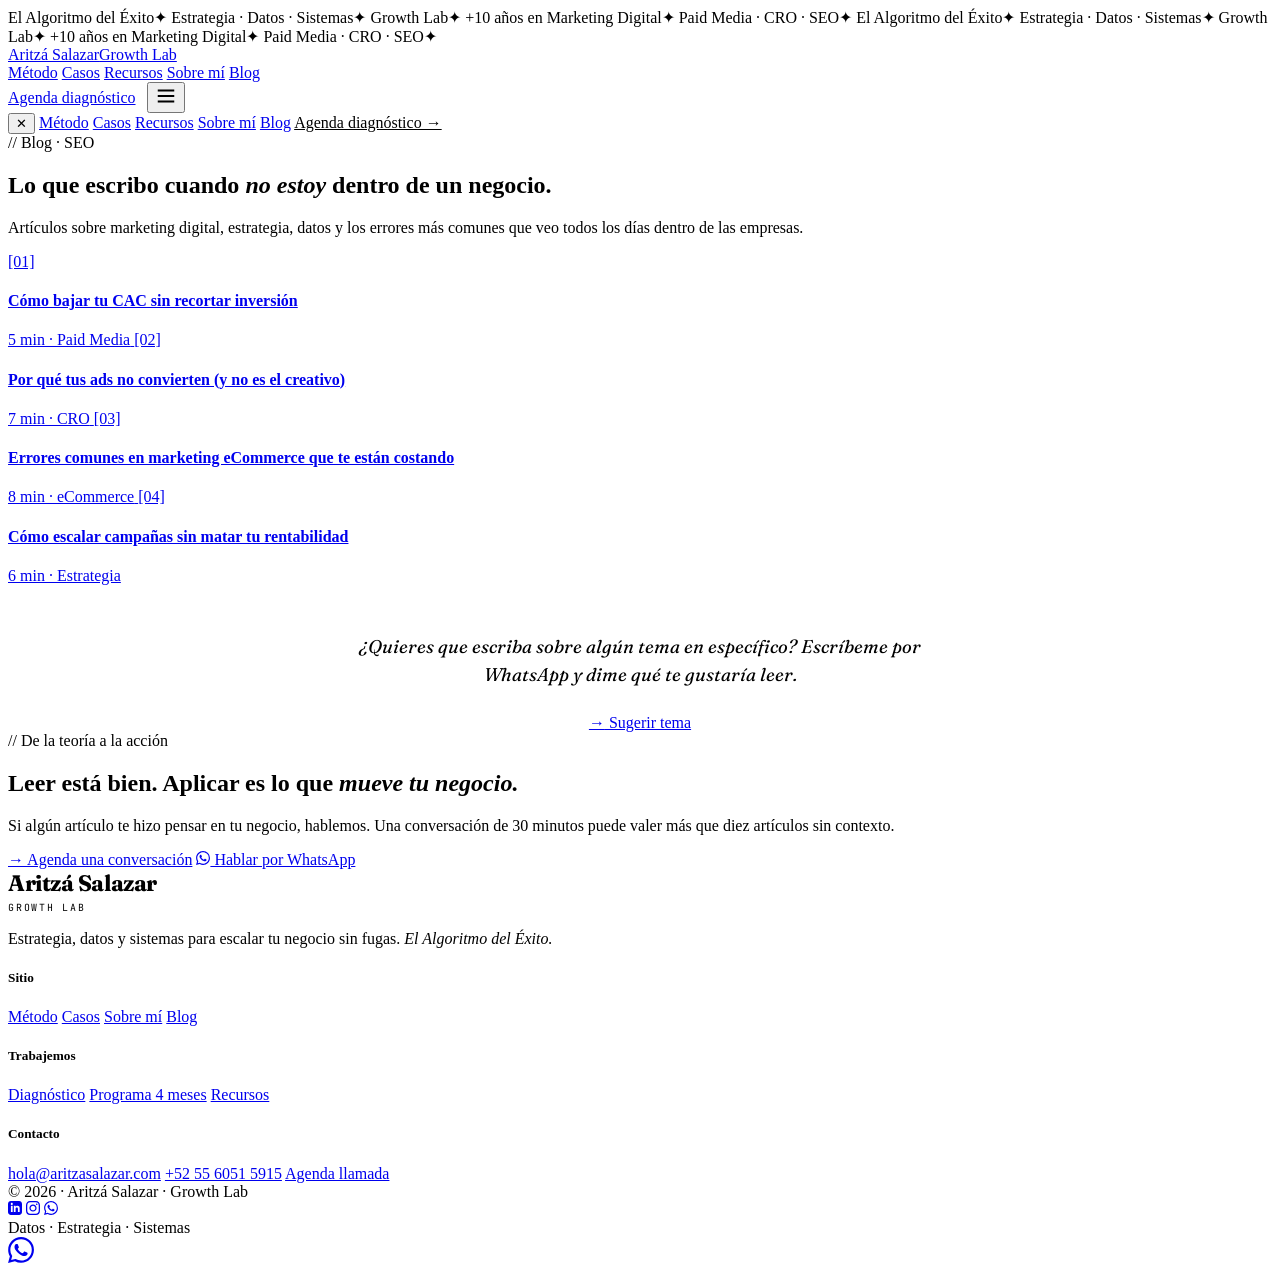
==== blog.html @ 304142fb "Add files via upload" ====
<!DOCTYPE html>
<html lang="es">
<head>
<meta charset="UTF-8">
<meta name="viewport" content="width=device-width, initial-scale=1.0">
<meta name="description" content="Blog · Aritzá Salazar — Growth Lab. Artículos sobre marketing digital, estrategia, datos y crecimiento de negocio.">
<title>Blog · Aritzá Salazar — Growth Lab</title>

<link rel="preconnect" href="https://fonts.googleapis.com">
<link rel="preconnect" href="https://fonts.gstatic.com" crossorigin>
<link href="https://fonts.googleapis.com/css2?family=Fraunces:ital,opsz,wght@0,9..144,400;0,9..144,600;0,9..144,700;0,9..144,800;1,9..144,400;1,9..144,700&family=Inter:wght@300;400;500;600&family=JetBrains+Mono:wght@400;500;700&display=swap" rel="stylesheet">
<link rel="stylesheet" href="styles.css">
</head>
<body>

<div class="scroll-bar" id="scrollBar"></div>

<!-- ════════════ TICKER ════════════ -->
<div class="ticker">
    <div class="ticker-track">
        <span>El Algoritmo del Éxito</span><span class="dot">✦</span>
        <span>Estrategia · Datos · Sistemas</span><span class="dot">✦</span>
        <span>Growth Lab</span><span class="dot">✦</span>
        <span>+10 años en Marketing Digital</span><span class="dot">✦</span>
        <span>Paid Media · CRO · SEO</span><span class="dot">✦</span>
        <span>El Algoritmo del Éxito</span><span class="dot">✦</span>
        <span>Estrategia · Datos · Sistemas</span><span class="dot">✦</span>
        <span>Growth Lab</span><span class="dot">✦</span>
        <span>+10 años en Marketing Digital</span><span class="dot">✦</span>
        <span>Paid Media · CRO · SEO</span><span class="dot">✦</span>
    </div>
</div>

<!-- ════════════ NAV ════════════ -->
<nav id="nav">
    <a href="index.html" class="brand" aria-label="Inicio">
        <span><span class="brand-name">Aritzá Salazar</span><span class="brand-sub">Growth Lab</span></span>
    </a>
    <div class="nav-links">
        <a href="metodo.html">Método</a>
        <a href="casos.html">Casos</a>
        <a href="recursos.html">Recursos</a>
        <a href="sobre.html">Sobre mí</a>
        <a href="blog.html" class="active">Blog</a>
    </div>
    <div style="display:flex;align-items:center;gap:0.7rem">
        <a href="https://wa.me/525560515915?text=Hola%20Aritz%C3%A1%2C%20me%20gustar%C3%ADa%20agendar%20un%20diagn%C3%B3stico%20estrat%C3%A9gico." target="_blank" rel="noopener" class="nav-cta">Agenda diagnóstico</a>
        <button class="menu-toggle" id="menuToggle" aria-label="Abrir menú">
            <svg width="22" height="22" viewBox="0 0 24 24" fill="none" stroke="currentColor" stroke-width="2"><path d="M3 6h18M3 12h18M3 18h18"/></svg>
        </button>
    </div>
</nav>

<div class="mobile-menu" id="mobileMenu">
    <button class="mobile-close" id="mobileClose" aria-label="Cerrar">✕</button>
    <a href="metodo.html">Método</a>
    <a href="casos.html">Casos</a>
    <a href="recursos.html">Recursos</a>
    <a href="sobre.html">Sobre mí</a>
    <a href="blog.html">Blog</a>
    <a href="https://wa.me/525560515915?text=Hola%20Aritz%C3%A1%2C%20me%20gustar%C3%ADa%20agendar%20un%20diagn%C3%B3stico%20estrat%C3%A9gico." target="_blank" rel="noopener" style="color:var(--pink)">Agenda diagnóstico →</a>
</div>

<!-- ════════════ PAGE HERO ════════════ -->
<section class="page-hero">
    <div class="page-hero-inner">
        <span class="eye" style="display:inline-block">// Blog · SEO</span>
        <h1>Lo que escribo cuando <em>no estoy</em> dentro de un negocio.</h1>
        <p class="lead">Artículos sobre marketing digital, estrategia, datos y los errores más comunes que veo todos los días dentro de las empresas.</p>
    </div>
</section>

<!-- ════════════ BLOG LIST ════════════ -->
<section class="s blog">
    <div class="s-inner">
        <div class="blog-list">
            <a class="blog-item rv" href="#">
                <span class="blog-num">[01]</span>
                <h4>Cómo bajar tu CAC sin recortar inversión</h4>
                <span class="read">5 min · Paid Media</span>
            </a>
            <a class="blog-item rv" href="#">
                <span class="blog-num">[02]</span>
                <h4>Por qué tus ads no convierten (y no es el creativo)</h4>
                <span class="read">7 min · CRO</span>
            </a>
            <a class="blog-item rv" href="#">
                <span class="blog-num">[03]</span>
                <h4>Errores comunes en marketing eCommerce que te están costando</h4>
                <span class="read">8 min · eCommerce</span>
            </a>
            <a class="blog-item rv" href="#">
                <span class="blog-num">[04]</span>
                <h4>Cómo escalar campañas sin matar tu rentabilidad</h4>
                <span class="read">6 min · Estrategia</span>
            </a>
            <!-- ════════════ Para añadir más artículos, copia este bloque ════════════
            <a class="blog-item rv" href="articulo-slug.html">
                <span class="blog-num">[05]</span>
                <h4>Título del artículo nuevo</h4>
                <span class="read">X min · Categoría</span>
            </a>
            -->
        </div>
        <div style="text-align:center;margin-top:3rem" class="rv">
            <p style="font-family:'Fraunces',serif;font-style:italic;font-size:1.15rem;color:var(--ink-soft);max-width:640px;margin:0 auto 1.6rem;line-height:1.5">¿Quieres que escriba sobre algún tema en específico? Escríbeme por WhatsApp y dime qué te gustaría leer.</p>
            <a href="https://wa.me/525560515915?text=Hola%20Aritz%C3%A1%2C%20me%20gustar%C3%ADa%20que%20escribieras%20sobre..." target="_blank" rel="noopener" class="btn btn-ghost"><span class="arr">→</span> Sugerir tema</a>
        </div>
    </div>
</section>

<!-- ════════════ CIERRE ════════════ -->
<section class="cierre">
    <div class="inner">
        <span class="eye">// De la teoría a la acción</span>
        <h2>Leer está bien. Aplicar es lo que <em>mueve tu negocio.</em></h2>
        <p>Si algún artículo te hizo pensar en tu negocio, hablemos. Una conversación de 30 minutos puede valer más que diez artículos sin contexto.</p>
        <div class="ctas">
            <a href="https://wa.me/525560515915?text=Hola%20Aritz%C3%A1%2C%20me%20gustar%C3%ADa%20agendar%20un%20diagn%C3%B3stico%20estrat%C3%A9gico." target="_blank" rel="noopener" class="btn btn-primary"><span class="arr">→</span> Agenda una conversación</a>
            <a href="https://wa.me/525560515915?text=Hola%20Aritz%C3%A1%2C%20vi%20tu%20p%C3%A1gina%20y%20quiero%20agendar%20un%20diagn%C3%B3stico%20estrat%C3%A9gico." target="_blank" rel="noopener" class="btn btn-wa">
                <svg width="14" height="14" viewBox="0 0 24 24" fill="currentColor"><path d="M17.472 14.382c-.297-.149-1.758-.867-2.03-.967-.273-.099-.471-.148-.67.15-.197.297-.767.966-.94 1.164-.173.199-.347.223-.644.075-.297-.15-1.255-.463-2.39-1.475-.883-.788-1.48-1.761-1.653-2.059-.173-.297-.018-.458.13-.606.134-.133.298-.347.446-.52.149-.174.198-.298.298-.497.099-.198.05-.371-.025-.52-.075-.149-.669-1.612-.916-2.207-.242-.579-.487-.5-.669-.51l-.57-.01c-.198 0-.52.074-.792.372s-1.04 1.016-1.04 2.479 1.065 2.876 1.213 3.074c.149.198 2.096 3.2 5.077 4.487.709.306 1.262.489 1.694.625.712.227 1.36.195 1.871.118.571-.085 1.758-.719 2.006-1.413.248-.694.248-1.289.173-1.413-.074-.124-.272-.198-.57-.347m-5.421 7.403h-.004a9.87 9.87 0 0 1-5.031-1.378l-.361-.214-3.741.982.998-3.648-.235-.374a9.86 9.86 0 0 1-1.51-5.26c.001-5.45 4.436-9.884 9.888-9.884 2.64 0 5.122 1.03 6.988 2.898a9.825 9.825 0 0 1 2.893 6.994c-.003 5.45-4.437 9.884-9.885 9.884m8.413-18.297A11.815 11.815 0 0 0 12.05 0C5.495 0 .16 5.335.157 11.892c0 2.096.547 4.142 1.588 5.945L.057 24l6.305-1.654a11.882 11.882 0 0 0 5.683 1.448h.005c6.554 0 11.89-5.335 11.893-11.893a11.821 11.821 0 0 0-3.48-8.413"/></svg>
                Hablar por WhatsApp
            </a>
        </div>
    </div>
</section>

<!-- ════════════ FOOTER ════════════ -->
<footer>
    <div class="foot-grid">
        <div>
            <div style="margin-bottom:1rem">
                <div style="font-family:'Fraunces',serif;font-weight:700;font-size:1.4rem;letter-spacing:-0.02em">Aritzá Salazar</div>
                <div style="font-family:'JetBrains Mono',monospace;font-size:0.62rem;color:var(--pink);letter-spacing:0.18em;text-transform:uppercase;margin-top:0.25rem">Growth Lab</div>
            </div>
            <p class="foot-tag">Estrategia, datos y sistemas para escalar tu negocio sin fugas. <em style="color:var(--pink)">El Algoritmo del Éxito.</em></p>
        </div>
        <div class="foot-col">
            <h5>Sitio</h5>
            <a href="metodo.html">Método</a>
            <a href="casos.html">Casos</a>
            <a href="sobre.html">Sobre mí</a>
            <a href="blog.html">Blog</a>
        </div>
        <div class="foot-col">
            <h5>Trabajemos</h5>
            <a href="https://wa.me/525560515915?text=Hola%20Aritz%C3%A1%2C%20me%20gustar%C3%ADa%20agendar%20un%20diagn%C3%B3stico%20estrat%C3%A9gico." target="_blank" rel="noopener">Diagnóstico</a>
            <a href="https://wa.me/525560515915?text=Hola%20Aritz%C3%A1%2C%20me%20gustar%C3%ADa%20agendar%20un%20diagn%C3%B3stico%20estrat%C3%A9gico." target="_blank" rel="noopener">Programa 4 meses</a>
            <a href="recursos.html">Recursos</a>
        </div>
        <div class="foot-col">
            <h5>Contacto</h5>
            <a href="mailto:hola@aritzasalazar.com">hola@aritzasalazar.com</a>
            <a href="https://wa.me/525560515915" target="_blank" rel="noopener">+52 55 6051 5915</a>
            <a href="#" data-cal>Agenda llamada</a>
        </div>
    </div>
    <div class="foot-bottom">
        <span>© 2026 · Aritzá Salazar · Growth Lab</span>
        <div class="foot-social">
            <a href="#" aria-label="LinkedIn"><svg width="14" height="14" viewBox="0 0 24 24" fill="currentColor"><path d="M19 0h-14c-2.761 0-5 2.239-5 5v14c0 2.761 2.239 5 5 5h14c2.762 0 5-2.239 5-5v-14c0-2.761-2.238-5-5-5zm-11 19h-3v-11h3v11zm-1.5-12.268c-.966 0-1.75-.79-1.75-1.764s.784-1.764 1.75-1.764 1.75.79 1.75 1.764-.783 1.764-1.75 1.764zm13.5 12.268h-3v-5.604c0-3.368-4-3.113-4 0v5.604h-3v-11h3v1.765c1.396-2.586 7-2.777 7 2.476v6.759z"/></svg></a>
            <a href="#" aria-label="Instagram"><svg width="14" height="14" viewBox="0 0 24 24" fill="currentColor"><path d="M12 2.163c3.204 0 3.584.012 4.85.07 3.252.148 4.771 1.691 4.919 4.919.058 1.265.069 1.645.069 4.849 0 3.205-.012 3.584-.069 4.849-.149 3.225-1.664 4.771-4.919 4.919-1.266.058-1.644.07-4.85.07-3.204 0-3.584-.012-4.849-.07-3.26-.149-4.771-1.699-4.919-4.92-.058-1.265-.07-1.644-.07-4.849 0-3.204.013-3.583.07-4.849.149-3.227 1.664-4.771 4.919-4.919 1.266-.057 1.645-.069 4.849-.069zm0-2.163c-3.259 0-3.667.014-4.947.072-4.358.2-6.78 2.618-6.98 6.98-.059 1.281-.073 1.689-.073 4.948 0 3.259.014 3.668.072 4.948.2 4.358 2.618 6.78 6.98 6.98 1.281.058 1.689.072 4.948.072 3.259 0 3.668-.014 4.948-.072 4.354-.2 6.782-2.618 6.979-6.98.059-1.28.073-1.689.073-4.948 0-3.259-.014-3.667-.072-4.947-.196-4.354-2.617-6.78-6.979-6.98-1.281-.059-1.69-.073-4.949-.073zm0 5.838c-3.403 0-6.162 2.759-6.162 6.162s2.759 6.163 6.162 6.163 6.162-2.759 6.162-6.163c0-3.403-2.759-6.162-6.162-6.162zm0 10.162c-2.209 0-4-1.79-4-4 0-2.209 1.791-4 4-4s4 1.791 4 4c0 2.21-1.791 4-4 4zm6.406-11.845c-.796 0-1.441.645-1.441 1.44s.645 1.44 1.441 1.44c.795 0 1.439-.645 1.439-1.44s-.644-1.44-1.439-1.44z"/></svg></a>
            <a href="https://wa.me/525560515915" target="_blank" aria-label="WhatsApp"><svg width="14" height="14" viewBox="0 0 24 24" fill="currentColor"><path d="M17.472 14.382c-.297-.149-1.758-.867-2.03-.967-.273-.099-.471-.148-.67.15-.197.297-.767.966-.94 1.164-.173.199-.347.223-.644.075-.297-.15-1.255-.463-2.39-1.475-.883-.788-1.48-1.761-1.653-2.059-.173-.297-.018-.458.13-.606.134-.133.298-.347.446-.52.149-.174.198-.298.298-.497.099-.198.05-.371-.025-.52-.075-.149-.669-1.612-.916-2.207-.242-.579-.487-.5-.669-.51l-.57-.01c-.198 0-.52.074-.792.372s-1.04 1.016-1.04 2.479 1.065 2.876 1.213 3.074c.149.198 2.096 3.2 5.077 4.487.709.306 1.262.489 1.694.625.712.227 1.36.195 1.871.118.571-.085 1.758-.719 2.006-1.413.248-.694.248-1.289.173-1.413-.074-.124-.272-.198-.57-.347m-5.421 7.403h-.004a9.87 9.87 0 0 1-5.031-1.378l-.361-.214-3.741.982.998-3.648-.235-.374a9.86 9.86 0 0 1-1.51-5.26c.001-5.45 4.436-9.884 9.888-9.884 2.64 0 5.122 1.03 6.988 2.898a9.825 9.825 0 0 1 2.893 6.994c-.003 5.45-4.437 9.884-9.885 9.884m8.413-18.297A11.815 11.815 0 0 0 12.05 0C5.495 0 .16 5.335.157 11.892c0 2.096.547 4.142 1.588 5.945L.057 24l6.305-1.654a11.882 11.882 0 0 0 5.683 1.448h.005c6.554 0 11.89-5.335 11.893-11.893a11.821 11.821 0 0 0-3.48-8.413"/></svg></a>
        </div>
        <span>Datos · Estrategia · Sistemas</span>
    </div>
</footer>

<!-- FAB WhatsApp -->
<a href="https://wa.me/525560515915?text=Hola%20Aritz%C3%A1%2C%20me%20interesa%20agendar%20un%20diagn%C3%B3stico." target="_blank" rel="noopener" class="fab" aria-label="WhatsApp directo">
    <svg width="26" height="26" viewBox="0 0 24 24" fill="currentColor"><path d="M17.472 14.382c-.297-.149-1.758-.867-2.03-.967-.273-.099-.471-.148-.67.15-.197.297-.767.966-.94 1.164-.173.199-.347.223-.644.075-.297-.15-1.255-.463-2.39-1.475-.883-.788-1.48-1.761-1.653-2.059-.173-.297-.018-.458.13-.606.134-.133.298-.347.446-.52.149-.174.198-.298.298-.497.099-.198.05-.371-.025-.52-.075-.149-.669-1.612-.916-2.207-.242-.579-.487-.5-.669-.51l-.57-.01c-.198 0-.52.074-.792.372s-1.04 1.016-1.04 2.479 1.065 2.876 1.213 3.074c.149.198 2.096 3.2 5.077 4.487.709.306 1.262.489 1.694.625.712.227 1.36.195 1.871.118.571-.085 1.758-.719 2.006-1.413.248-.694.248-1.289.173-1.413-.074-.124-.272-.198-.57-.347m-5.421 7.403h-.004a9.87 9.87 0 0 1-5.031-1.378l-.361-.214-3.741.982.998-3.648-.235-.374a9.86 9.86 0 0 1-1.51-5.26c.001-5.45 4.436-9.884 9.888-9.884 2.64 0 5.122 1.03 6.988 2.898a9.825 9.825 0 0 1 2.893 6.994c-.003 5.45-4.437 9.884-9.885 9.884m8.413-18.297A11.815 11.815 0 0 0 12.05 0C5.495 0 .16 5.335.157 11.892c0 2.096.547 4.142 1.588 5.945L.057 24l6.305-1.654a11.882 11.882 0 0 0 5.683 1.448h.005c6.554 0 11.89-5.335 11.893-11.893a11.821 11.821 0 0 0-3.48-8.413"/></svg>
</a>

<script src="script.js"></script>
</body>
</html>
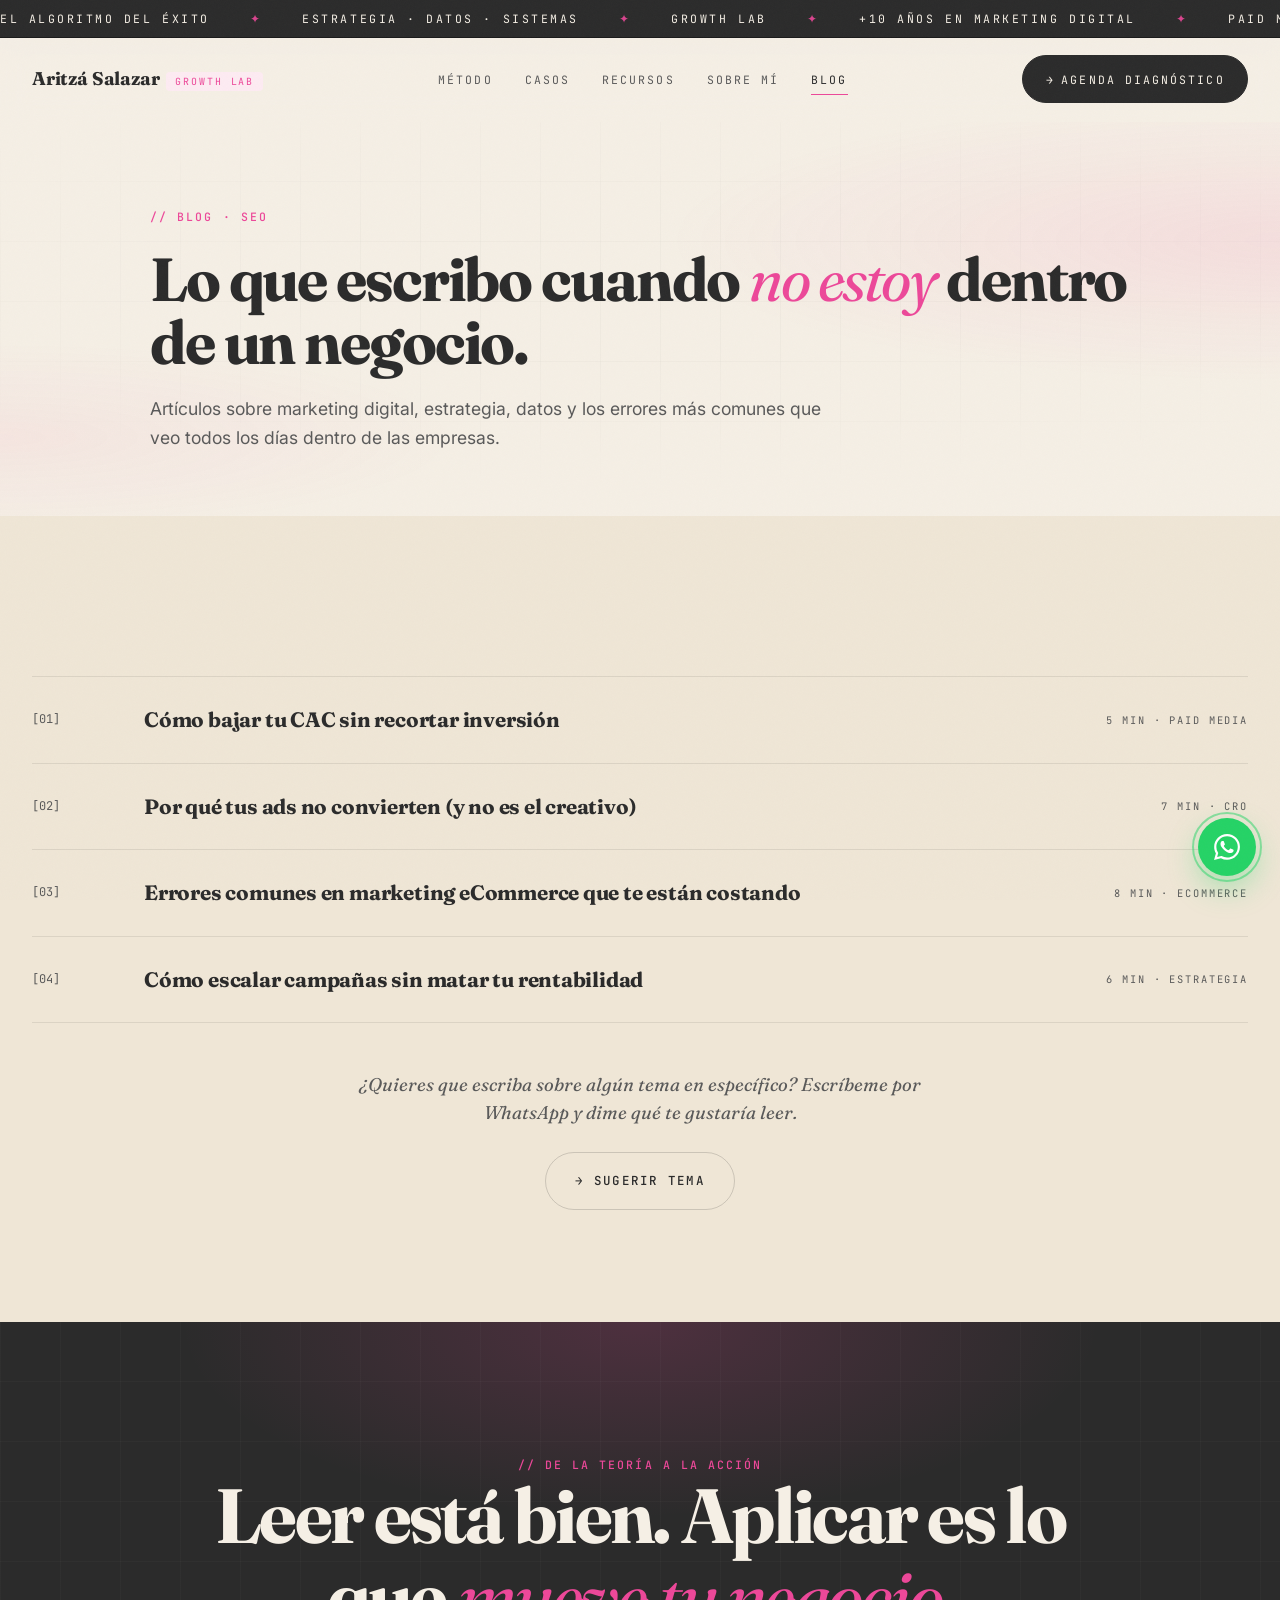
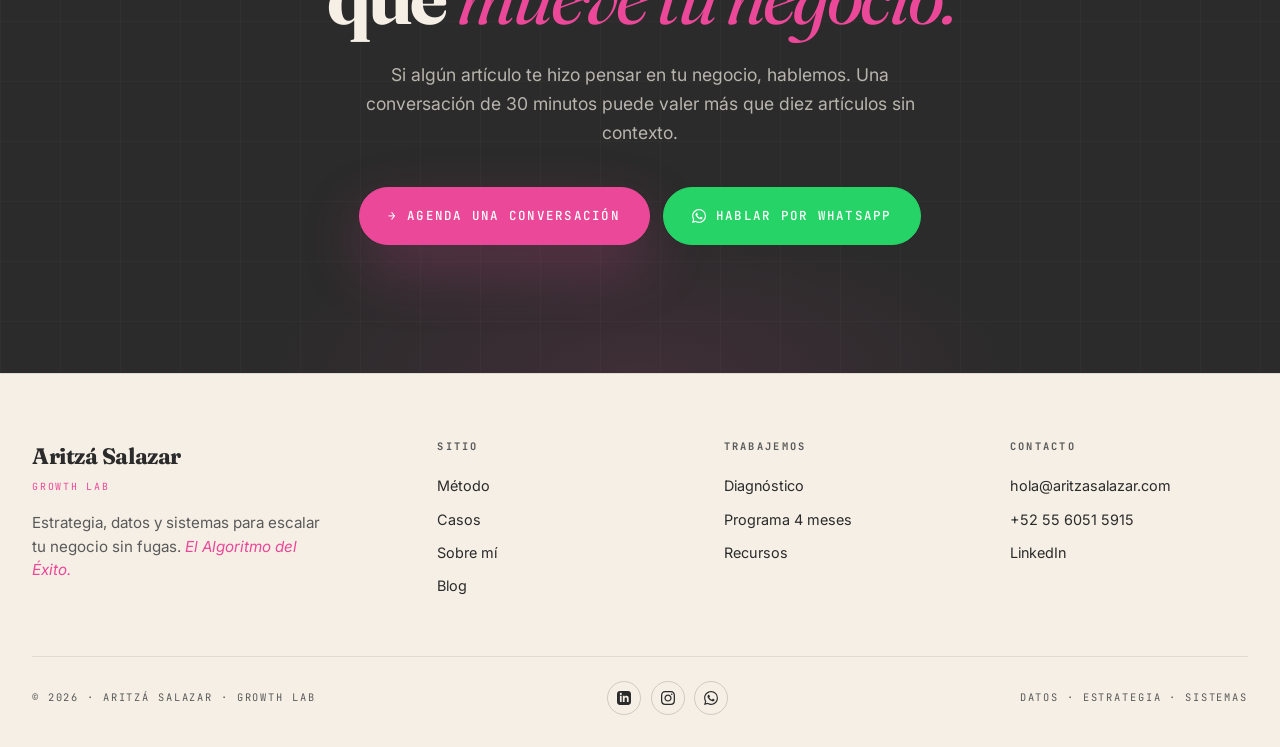
==== commit a84c65c5: "Add files via upload" ====
--- a/blog.html
+++ b/blog.html
@@ -152,13 +152,13 @@
             <h5>Contacto</h5>
             <a href="mailto:hola@aritzasalazar.com">hola@aritzasalazar.com</a>
             <a href="https://wa.me/525560515915" target="_blank" rel="noopener">+52 55 6051 5915</a>
-            <a href="#" data-cal>Agenda llamada</a>
+            <a href="https://www.linkedin.com/in/arianahisalazar?utm_source=share_via&utm_content=profile&utm_medium=member_android" target="_blank" rel="noopener">LinkedIn</a>
         </div>
     </div>
     <div class="foot-bottom">
         <span>© 2026 · Aritzá Salazar · Growth Lab</span>
         <div class="foot-social">
-            <a href="#" aria-label="LinkedIn"><svg width="14" height="14" viewBox="0 0 24 24" fill="currentColor"><path d="M19 0h-14c-2.761 0-5 2.239-5 5v14c0 2.761 2.239 5 5 5h14c2.762 0 5-2.239 5-5v-14c0-2.761-2.238-5-5-5zm-11 19h-3v-11h3v11zm-1.5-12.268c-.966 0-1.75-.79-1.75-1.764s.784-1.764 1.75-1.764 1.75.79 1.75 1.764-.783 1.764-1.75 1.764zm13.5 12.268h-3v-5.604c0-3.368-4-3.113-4 0v5.604h-3v-11h3v1.765c1.396-2.586 7-2.777 7 2.476v6.759z"/></svg></a>
+            <a href="https://www.linkedin.com/in/arianahisalazar?utm_source=share_via&utm_content=profile&utm_medium=member_android" target="_blank" rel="noopener" aria-label="LinkedIn"><svg width="14" height="14" viewBox="0 0 24 24" fill="currentColor"><path d="M19 0h-14c-2.761 0-5 2.239-5 5v14c0 2.761 2.239 5 5 5h14c2.762 0 5-2.239 5-5v-14c0-2.761-2.238-5-5-5zm-11 19h-3v-11h3v11zm-1.5-12.268c-.966 0-1.75-.79-1.75-1.764s.784-1.764 1.75-1.764 1.75.79 1.75 1.764-.783 1.764-1.75 1.764zm13.5 12.268h-3v-5.604c0-3.368-4-3.113-4 0v5.604h-3v-11h3v1.765c1.396-2.586 7-2.777 7 2.476v6.759z"/></svg></a>
             <a href="#" aria-label="Instagram"><svg width="14" height="14" viewBox="0 0 24 24" fill="currentColor"><path d="M12 2.163c3.204 0 3.584.012 4.85.07 3.252.148 4.771 1.691 4.919 4.919.058 1.265.069 1.645.069 4.849 0 3.205-.012 3.584-.069 4.849-.149 3.225-1.664 4.771-4.919 4.919-1.266.058-1.644.07-4.85.07-3.204 0-3.584-.012-4.849-.07-3.26-.149-4.771-1.699-4.919-4.92-.058-1.265-.07-1.644-.07-4.849 0-3.204.013-3.583.07-4.849.149-3.227 1.664-4.771 4.919-4.919 1.266-.057 1.645-.069 4.849-.069zm0-2.163c-3.259 0-3.667.014-4.947.072-4.358.2-6.78 2.618-6.98 6.98-.059 1.281-.073 1.689-.073 4.948 0 3.259.014 3.668.072 4.948.2 4.358 2.618 6.78 6.98 6.98 1.281.058 1.689.072 4.948.072 3.259 0 3.668-.014 4.948-.072 4.354-.2 6.782-2.618 6.979-6.98.059-1.28.073-1.689.073-4.948 0-3.259-.014-3.667-.072-4.947-.196-4.354-2.617-6.78-6.979-6.98-1.281-.059-1.69-.073-4.949-.073zm0 5.838c-3.403 0-6.162 2.759-6.162 6.162s2.759 6.163 6.162 6.163 6.162-2.759 6.162-6.163c0-3.403-2.759-6.162-6.162-6.162zm0 10.162c-2.209 0-4-1.79-4-4 0-2.209 1.791-4 4-4s4 1.791 4 4c0 2.21-1.791 4-4 4zm6.406-11.845c-.796 0-1.441.645-1.441 1.44s.645 1.44 1.441 1.44c.795 0 1.439-.645 1.439-1.44s-.644-1.44-1.439-1.44z"/></svg></a>
             <a href="https://wa.me/525560515915" target="_blank" aria-label="WhatsApp"><svg width="14" height="14" viewBox="0 0 24 24" fill="currentColor"><path d="M17.472 14.382c-.297-.149-1.758-.867-2.03-.967-.273-.099-.471-.148-.67.15-.197.297-.767.966-.94 1.164-.173.199-.347.223-.644.075-.297-.15-1.255-.463-2.39-1.475-.883-.788-1.48-1.761-1.653-2.059-.173-.297-.018-.458.13-.606.134-.133.298-.347.446-.52.149-.174.198-.298.298-.497.099-.198.05-.371-.025-.52-.075-.149-.669-1.612-.916-2.207-.242-.579-.487-.5-.669-.51l-.57-.01c-.198 0-.52.074-.792.372s-1.04 1.016-1.04 2.479 1.065 2.876 1.213 3.074c.149.198 2.096 3.2 5.077 4.487.709.306 1.262.489 1.694.625.712.227 1.36.195 1.871.118.571-.085 1.758-.719 2.006-1.413.248-.694.248-1.289.173-1.413-.074-.124-.272-.198-.57-.347m-5.421 7.403h-.004a9.87 9.87 0 0 1-5.031-1.378l-.361-.214-3.741.982.998-3.648-.235-.374a9.86 9.86 0 0 1-1.51-5.26c.001-5.45 4.436-9.884 9.888-9.884 2.64 0 5.122 1.03 6.988 2.898a9.825 9.825 0 0 1 2.893 6.994c-.003 5.45-4.437 9.884-9.885 9.884m8.413-18.297A11.815 11.815 0 0 0 12.05 0C5.495 0 .16 5.335.157 11.892c0 2.096.547 4.142 1.588 5.945L.057 24l6.305-1.654a11.882 11.882 0 0 0 5.683 1.448h.005c6.554 0 11.89-5.335 11.893-11.893a11.821 11.821 0 0 0-3.48-8.413"/></svg></a>
         </div>
--- a/styles.css
+++ b/styles.css
@@ -0,0 +1,1027 @@
+/* ═══════════════════════════════════════════
+   BRAND SYSTEM — Aritzá Salazar / Growth Lab
+═══════════════════════════════════════════ */
+:root{
+    --cream:#F5EFE5;
+    --cream-2:#EFE6D6;
+    --paper:#FFFBF3;
+    --pink:#EC4899;
+    --pink-soft:#FBD3E1;
+    --pink-tint:#FDEBF2;
+    --pink-deep:#C9277A;
+    --ink:#2B2B2B;
+    --ink-2:#1A1A1A;
+    --ink-soft:#5A5A5A;
+    --line:rgba(43,43,43,0.10);
+    --line-2:rgba(43,43,43,0.18);
+    --shadow:0 20px 60px rgba(43,43,43,0.08);
+    --shadow-pink:0 24px 60px rgba(236,72,153,0.25);
+}
+*,*::before,*::after{margin:0;padding:0;box-sizing:border-box}
+html{scroll-behavior:smooth;-webkit-text-size-adjust:100%}
+body{
+    background:var(--cream);
+    color:var(--ink);
+    font-family:'Inter',-apple-system,system-ui,sans-serif;
+    font-size:16px;line-height:1.65;
+    overflow-x:hidden;
+    -webkit-font-smoothing:antialiased;
+    -moz-osx-font-smoothing:grayscale;
+}
+::selection{background:var(--pink);color:#fff}
+a{color:inherit;text-decoration:none}
+img{max-width:100%;display:block}
+
+.serif{font-family:'Fraunces',Georgia,serif;font-weight:700;letter-spacing:-0.02em;line-height:1.05}
+.mono{font-family:'JetBrains Mono',monospace;letter-spacing:0.02em}
+.eye{font-family:'JetBrains Mono',monospace;font-size:0.72rem;letter-spacing:0.18em;text-transform:uppercase;color:var(--pink);font-weight:500}
+.eye-dark{color:var(--pink-soft)}
+
+/* ═══════════════════════════════════════════
+   SCROLL PROGRESS
+═══════════════════════════════════════════ */
+.scroll-bar{
+    position:fixed;top:0;left:0;height:3px;width:0;
+    background:linear-gradient(90deg,var(--pink),var(--pink-deep));
+    z-index:9999;transition:width 0.1s linear;
+}
+
+/* ═══════════════════════════════════════════
+   TICKER
+═══════════════════════════════════════════ */
+.ticker{
+    background:var(--ink);color:var(--cream);
+    padding:0.55rem 0;overflow:hidden;
+    position:relative;z-index:50;
+    border-bottom:1px solid var(--ink-2);
+}
+.ticker-track{
+    display:flex;gap:2.5rem;
+    animation:tk 30s linear infinite;
+    white-space:nowrap;will-change:transform;
+}
+.ticker-track span{
+    font-family:'JetBrains Mono',monospace;
+    font-size:0.72rem;letter-spacing:0.22em;text-transform:uppercase;
+    flex-shrink:0;
+}
+.ticker-track .dot{color:var(--pink);opacity:0.9}
+@keyframes tk{0%{transform:translateX(0)}100%{transform:translateX(-50%)}}
+
+/* ═══════════════════════════════════════════
+   NAV
+═══════════════════════════════════════════ */
+nav{
+    position:sticky;top:0;z-index:100;
+    background:rgba(245,239,229,0.85);
+    backdrop-filter:blur(14px);-webkit-backdrop-filter:blur(14px);
+    border-bottom:1px solid transparent;
+    transition:border-color 0.4s,background 0.4s,padding 0.4s;
+    padding:1.1rem 2rem;
+    display:flex;align-items:center;justify-content:space-between;
+}
+nav.scrolled{border-color:var(--line);padding:0.85rem 2rem;background:rgba(245,239,229,0.95)}
+.brand{display:flex;align-items:center;gap:0.75rem;cursor:pointer}
+.brand-mark{width:34px;height:34px;display:block}
+.brand-name{font-family:'Fraunces',serif;font-weight:700;font-size:1.15rem;color:var(--ink);letter-spacing:-0.01em}
+.brand-sub{
+    font-family:'JetBrains Mono',monospace;font-size:0.62rem;letter-spacing:0.2em;
+    text-transform:uppercase;color:var(--pink);background:var(--pink-tint);
+    padding:0.18rem 0.55rem;border-radius:4px;margin-left:0.4rem;
+}
+.nav-links{display:flex;gap:2rem;align-items:center}
+.nav-links a{
+    font-family:'JetBrains Mono',monospace;font-size:0.72rem;letter-spacing:0.18em;
+    text-transform:uppercase;color:var(--ink-soft);transition:color 0.3s;position:relative;
+}
+.nav-links a::after{
+    content:'';position:absolute;left:0;right:0;bottom:-6px;height:1px;
+    background:var(--pink);transform:scaleX(0);transform-origin:left;
+    transition:transform 0.3s ease;
+}
+.nav-links a:hover{color:var(--ink)}
+.nav-links a:hover::after{transform:scaleX(1)}
+.nav-links a.active{color:var(--ink)}
+.nav-links a.active::after{transform:scaleX(1)}
+.nav-cta{
+    font-family:'JetBrains Mono',monospace;font-size:0.72rem;letter-spacing:0.18em;
+    text-transform:uppercase;background:var(--ink);color:var(--cream);
+    padding:0.85rem 1.4rem;border-radius:50px;border:1px solid var(--ink);
+    transition:all 0.3s;cursor:pointer;display:inline-flex;align-items:center;gap:0.4rem;
+}
+.nav-cta:hover{background:var(--pink);border-color:var(--pink);transform:translateY(-1px)}
+.nav-cta::before{content:'→';transition:transform 0.3s}
+.nav-cta:hover::before{transform:translateX(2px)}
+.menu-toggle{display:none;background:transparent;border:0;cursor:pointer;padding:0.4rem;color:var(--ink)}
+@media(max-width:880px){
+    .nav-links{display:none}
+    .menu-toggle{display:block}
+}
+.mobile-menu{
+    position:fixed;top:0;right:0;bottom:0;width:80%;max-width:340px;
+    background:var(--ink);color:var(--cream);
+    transform:translateX(100%);transition:transform 0.4s cubic-bezier(0.16,1,0.3,1);
+    z-index:200;padding:5rem 2rem 2rem;display:flex;flex-direction:column;gap:1.4rem;
+}
+.mobile-menu.open{transform:translateX(0)}
+.mobile-menu a{
+    font-family:'Fraunces',serif;font-size:1.6rem;color:var(--cream);
+    border-bottom:1px solid rgba(245,239,229,0.1);padding-bottom:0.8rem;
+}
+.mobile-menu a:hover{color:var(--pink)}
+.mobile-close{position:absolute;top:1.4rem;right:1.4rem;background:transparent;border:0;color:var(--cream);cursor:pointer;font-size:1.5rem}
+
+/* ═══════════════════════════════════════════
+   HERO
+═══════════════════════════════════════════ */
+.hero{
+    position:relative;
+    padding:5rem 2rem 6rem;
+    overflow:hidden;
+    background:
+        radial-gradient(ellipse 80% 60% at 100% 30%,rgba(236,72,153,0.10) 0%,transparent 60%),
+        radial-gradient(ellipse 60% 40% at 0% 80%,rgba(236,72,153,0.06) 0%,transparent 60%),
+        var(--cream);
+}
+.hero::before{
+    content:'';position:absolute;inset:0;pointer-events:none;
+    background-image:
+        linear-gradient(0deg,rgba(43,43,43,0.04) 1px,transparent 1px),
+        linear-gradient(90deg,rgba(43,43,43,0.04) 1px,transparent 1px);
+    background-size:60px 60px;
+    mask:radial-gradient(ellipse 90% 70% at 50% 40%,#000 30%,transparent 80%);
+    -webkit-mask:radial-gradient(ellipse 90% 70% at 50% 40%,#000 30%,transparent 80%);
+    opacity:0.6;
+}
+.hero-grid{
+    position:relative;z-index:2;
+    max-width:1280px;margin:0 auto;
+    display:grid;grid-template-columns:1.15fr 1fr;gap:4rem;align-items:center;
+}
+@media(max-width:1024px){.hero-grid{grid-template-columns:1fr;gap:2.5rem}}
+.hero-left{display:flex;flex-direction:column;gap:1.6rem}
+.hero-eye{display:inline-flex;align-items:center;gap:0.6rem;width:fit-content}
+.hero-eye .dot{width:6px;height:6px;background:var(--pink);border-radius:50%;animation:pulse 2s infinite}
+@keyframes pulse{0%,100%{transform:scale(1);opacity:1}50%{transform:scale(1.4);opacity:0.5}}
+.hero-h{
+    font-family:'Fraunces',serif;font-weight:700;
+    font-size:clamp(2.4rem,5.8vw,4.6rem);
+    line-height:1;letter-spacing:-0.035em;color:var(--ink);
+}
+.hero-h em{font-style:italic;font-weight:400;color:var(--pink)}
+.hero-h u{text-decoration:none;background:linear-gradient(180deg,transparent 60%,var(--pink-soft) 60%);padding:0 0.1em}
+.hero-sub{
+    font-size:1.1rem;color:var(--ink-soft);line-height:1.65;max-width:540px;
+}
+.hero-meta{
+    display:flex;flex-wrap:wrap;gap:1.5rem;align-items:center;
+    padding:1rem 0;border-top:1px solid var(--line);border-bottom:1px solid var(--line);
+}
+.meta-item{display:flex;flex-direction:column;gap:0.15rem}
+.meta-item .num{font-family:'Fraunces',serif;font-weight:700;font-size:1.4rem;color:var(--ink);line-height:1}
+.meta-item .lbl{font-family:'JetBrains Mono',monospace;font-size:0.62rem;letter-spacing:0.2em;text-transform:uppercase;color:var(--ink-soft)}
+.meta-sep{width:1px;height:34px;background:var(--line)}
+.hero-cta{display:flex;flex-wrap:wrap;gap:0.8rem;margin-top:0.4rem}
+.btn{
+    display:inline-flex;align-items:center;gap:0.6rem;
+    padding:1.1rem 1.8rem;border-radius:60px;
+    font-family:'JetBrains Mono',monospace;font-size:0.78rem;
+    letter-spacing:0.18em;text-transform:uppercase;font-weight:500;
+    transition:all 0.35s cubic-bezier(0.16,1,0.3,1);cursor:pointer;border:1px solid transparent;
+}
+.btn-primary{background:var(--pink);color:#fff;border-color:var(--pink);box-shadow:var(--shadow-pink)}
+.btn-primary:hover{background:var(--pink-deep);border-color:var(--pink-deep);transform:translateY(-2px);box-shadow:0 30px 70px rgba(201,39,122,0.35)}
+.btn-ghost{background:transparent;color:var(--ink);border-color:var(--line-2)}
+.btn-ghost:hover{background:var(--ink);color:var(--cream);border-color:var(--ink);transform:translateY(-2px)}
+.btn-wa{background:#25D366;color:#fff;border-color:#25D366}
+.btn-wa:hover{background:#1da851;border-color:#1da851;transform:translateY(-2px)}
+.btn .arr{transition:transform 0.3s}
+.btn:hover .arr{transform:translateX(4px)}
+
+.hero-right{position:relative;display:flex;align-items:center;justify-content:center;min-height:540px}
+.photo-stage{position:relative;width:100%;max-width:520px}
+.photo-blob{
+    position:absolute;inset:8% 5% 0 5%;
+    background:linear-gradient(160deg,var(--pink) 0%,var(--pink-deep) 100%);
+    border-radius:50% 50% 48% 52% / 60% 55% 45% 40%;
+    filter:blur(0px);
+    animation:blob 14s ease-in-out infinite;
+}
+@keyframes blob{
+    0%,100%{border-radius:50% 50% 48% 52% / 60% 55% 45% 40%;transform:rotate(-2deg) scale(1)}
+    50%{border-radius:48% 52% 60% 40% / 50% 60% 40% 50%;transform:rotate(2deg) scale(1.02)}
+}
+.photo-frame{
+    position:relative;z-index:3;
+    width:100%;
+}
+.photo-frame img{
+    width:100%;height:auto;display:block;
+    filter:drop-shadow(0 30px 50px rgba(43,43,43,0.18));
+}
+/* Floating data chips */
+.chip{
+    position:absolute;z-index:5;
+    background:var(--paper);border:1px solid var(--line);
+    padding:0.7rem 1rem;border-radius:14px;
+    box-shadow:var(--shadow);
+    font-family:'JetBrains Mono',monospace;font-size:0.7rem;
+    display:flex;align-items:center;gap:0.6rem;
+    animation:float 6s ease-in-out infinite;
+}
+.chip strong{color:var(--ink);font-weight:700}
+.chip .ico{
+    width:22px;height:22px;background:var(--pink-tint);border-radius:6px;
+    display:flex;align-items:center;justify-content:center;color:var(--pink);font-size:0.85rem;
+}
+.chip-1{top:8%;left:-4%;animation-delay:0s}
+.chip-2{bottom:18%;left:-8%;animation-delay:1.5s}
+.chip-3{top:16%;right:-4%;animation-delay:3s}
+.chip-4{bottom:5%;right:-3%;animation-delay:2s}
+@keyframes float{0%,100%{transform:translateY(0)}50%{transform:translateY(-10px)}}
+
+/* ═══════════════════════════════════════════
+   PAGE HERO (cabecera más compacta para subpáginas)
+═══════════════════════════════════════════ */
+.page-hero{
+    position:relative;
+    padding:5rem 2rem 4rem;
+    background:
+        radial-gradient(ellipse 80% 60% at 100% 30%,rgba(236,72,153,0.10) 0%,transparent 60%),
+        radial-gradient(ellipse 60% 40% at 0% 80%,rgba(236,72,153,0.06) 0%,transparent 60%),
+        var(--cream);
+    overflow:hidden;
+}
+.page-hero::before{
+    content:'';position:absolute;inset:0;pointer-events:none;
+    background-image:
+        linear-gradient(0deg,rgba(43,43,43,0.04) 1px,transparent 1px),
+        linear-gradient(90deg,rgba(43,43,43,0.04) 1px,transparent 1px);
+    background-size:60px 60px;
+    mask:radial-gradient(ellipse 90% 70% at 50% 40%,#000 30%,transparent 80%);
+    -webkit-mask:radial-gradient(ellipse 90% 70% at 50% 40%,#000 30%,transparent 80%);
+    opacity:0.6;
+}
+.page-hero-inner{
+    position:relative;z-index:2;
+    max-width:980px;margin:0 auto;
+}
+.page-hero h1{
+    font-family:'Fraunces',serif;font-weight:700;
+    font-size:clamp(2.2rem,5vw,3.8rem);
+    line-height:1.05;letter-spacing:-0.035em;color:var(--ink);
+    margin-top:1.2rem;
+}
+.page-hero h1 em{font-style:italic;font-weight:400;color:var(--pink)}
+.page-hero h1 u{text-decoration:none;background:linear-gradient(180deg,transparent 60%,var(--pink-soft) 60%);padding:0 0.1em}
+.page-hero .lead{
+    font-size:1.1rem;color:var(--ink-soft);line-height:1.65;
+    max-width:680px;margin-top:1.2rem;
+}
+.crumb{
+    display:inline-flex;align-items:center;gap:0.5rem;
+    font-family:'JetBrains Mono',monospace;font-size:0.65rem;
+    letter-spacing:0.2em;text-transform:uppercase;color:var(--ink-soft);
+}
+.crumb a{color:var(--ink-soft);transition:color 0.3s}
+.crumb a:hover{color:var(--pink)}
+.crumb .sep{color:var(--pink)}
+
+/* ═══════════════════════════════════════════
+   STATS STRIP
+═══════════════════════════════════════════ */
+.stats-strip{
+    background:var(--ink);color:var(--cream);
+    padding:3rem 2rem;
+    border-top:1px solid var(--ink-2);border-bottom:1px solid var(--ink-2);
+}
+.stats-grid{
+    max-width:1280px;margin:0 auto;
+    display:grid;grid-template-columns:repeat(4,1fr);gap:2rem;
+}
+@media(max-width:768px){.stats-grid{grid-template-columns:repeat(2,1fr);gap:2.5rem}}
+.stat{text-align:center;position:relative}
+.stat:not(:last-child)::after{
+    content:'';position:absolute;right:-1rem;top:20%;height:60%;width:1px;
+    background:rgba(245,239,229,0.12);
+}
+@media(max-width:768px){.stat::after{display:none!important}}
+.stat-num{font-family:'Fraunces',serif;font-weight:700;font-size:clamp(2.4rem,5vw,3.6rem);color:var(--cream);line-height:1;letter-spacing:-0.03em}
+.stat-num span{color:var(--pink)}
+.stat-lbl{font-family:'JetBrains Mono',monospace;font-size:0.7rem;letter-spacing:0.2em;text-transform:uppercase;color:rgba(245,239,229,0.6);margin-top:0.6rem}
+
+/* ═══════════════════════════════════════════
+   SECTION BASE
+═══════════════════════════════════════════ */
+section.s{
+    padding:7rem 2rem;
+    position:relative;
+}
+.s-inner{max-width:1280px;margin:0 auto;position:relative;z-index:2}
+.s-head{margin-bottom:4rem;max-width:780px}
+.s-head.center{margin-left:auto;margin-right:auto;text-align:center}
+.s-head .eye{display:inline-block;margin-bottom:1.2rem}
+.s-h{
+    font-family:'Fraunces',serif;font-weight:700;
+    font-size:clamp(2rem,4.5vw,3.6rem);
+    line-height:1.05;letter-spacing:-0.03em;color:var(--ink);
+}
+.s-h em{color:var(--pink);font-style:italic;font-weight:400}
+.s-h u{text-decoration:none;background:linear-gradient(180deg,transparent 60%,var(--pink-soft) 60%);padding:0 0.1em}
+.s-sub{font-size:1.05rem;color:var(--ink-soft);line-height:1.7;margin-top:1.2rem}
+
+/* ═══════════════════════════════════════════
+   PROBLEMA — DARK
+═══════════════════════════════════════════ */
+.problema{background:var(--ink);color:var(--cream);position:relative;overflow:hidden}
+.problema::before{
+    content:'';position:absolute;inset:0;
+    background:
+        radial-gradient(ellipse 50% 40% at 80% 20%,rgba(236,72,153,0.12) 0%,transparent 60%),
+        radial-gradient(ellipse 40% 30% at 10% 90%,rgba(236,72,153,0.06) 0%,transparent 60%);
+    pointer-events:none;
+}
+.problema .s-h{color:var(--cream)}
+.problema .s-h em{color:var(--pink)}
+.problema .s-h u{background:linear-gradient(180deg,transparent 60%,rgba(236,72,153,0.4) 60%)}
+.problema .s-sub{color:rgba(245,239,229,0.7)}
+.problema .eye{color:var(--pink)}
+.problema-grid{
+    display:grid;grid-template-columns:1fr 1fr;gap:5rem;align-items:start;
+}
+@media(max-width:900px){.problema-grid{grid-template-columns:1fr;gap:3rem}}
+.problema-msg{
+    font-family:'Fraunces',serif;font-weight:700;font-style:italic;
+    font-size:clamp(1.8rem,3.5vw,2.6rem);
+    line-height:1.2;letter-spacing:-0.02em;color:var(--cream);
+    border-left:3px solid var(--pink);padding-left:1.6rem;
+}
+.bullets{display:grid;gap:1.2rem;margin-top:2rem}
+.bullet{
+    display:grid;grid-template-columns:auto 1fr;gap:1.1rem;align-items:start;
+    padding:1.4rem;border-radius:14px;
+    background:rgba(245,239,229,0.04);
+    border:1px solid rgba(245,239,229,0.08);
+    transition:all 0.35s ease;
+}
+.bullet:hover{background:rgba(236,72,153,0.06);border-color:rgba(236,72,153,0.3);transform:translateX(4px)}
+.bullet-ic{
+    width:36px;height:36px;border-radius:8px;
+    background:rgba(236,72,153,0.15);color:var(--pink);
+    display:flex;align-items:center;justify-content:center;
+    font-family:'JetBrains Mono',monospace;font-size:0.75rem;font-weight:700;flex-shrink:0;
+}
+.bullet-txt{font-size:0.98rem;color:rgba(245,239,229,0.85);line-height:1.6}
+
+/* ═══════════════════════════════════════════
+   DIFERENCIADOR
+═══════════════════════════════════════════ */
+.dif{background:var(--cream)}
+.dif-grid{display:grid;grid-template-columns:1fr 1fr;gap:5rem;align-items:center}
+@media(max-width:900px){.dif-grid{grid-template-columns:1fr;gap:2.5rem}}
+.dif-card{
+    background:var(--ink);color:var(--cream);
+    padding:3.5rem 3rem;border-radius:24px;
+    position:relative;overflow:hidden;
+    box-shadow:0 30px 70px rgba(43,43,43,0.18);
+}
+.dif-card::before{
+    content:'"';position:absolute;top:-3rem;left:1rem;
+    font-family:'Fraunces',serif;font-style:italic;
+    font-size:18rem;color:rgba(236,72,153,0.18);line-height:1;pointer-events:none;
+}
+.dif-card-eye{font-family:'JetBrains Mono',monospace;font-size:0.7rem;letter-spacing:0.22em;text-transform:uppercase;color:var(--pink);margin-bottom:1.4rem;position:relative;z-index:1}
+.dif-card-quote{
+    font-family:'Fraunces',serif;font-weight:700;font-style:italic;
+    font-size:clamp(1.5rem,2.5vw,2rem);line-height:1.25;letter-spacing:-0.02em;
+    color:var(--cream);position:relative;z-index:1;
+}
+.dif-card-attrib{
+    margin-top:2rem;display:flex;align-items:center;gap:0.8rem;
+    border-top:1px solid rgba(245,239,229,0.12);padding-top:1.4rem;position:relative;z-index:1;
+}
+.dif-card-attrib .av{
+    width:38px;height:38px;border-radius:50%;background:var(--pink);
+    display:flex;align-items:center;justify-content:center;
+    font-family:'Fraunces',serif;font-weight:700;color:#fff;font-size:1rem;
+}
+.dif-card-attrib .info{display:flex;flex-direction:column;line-height:1.2}
+.dif-card-attrib .nm{font-family:'Fraunces',serif;font-weight:600;color:var(--cream);font-size:0.95rem}
+.dif-card-attrib .ro{font-family:'JetBrains Mono',monospace;font-size:0.65rem;letter-spacing:0.18em;text-transform:uppercase;color:rgba(245,239,229,0.5);margin-top:0.15rem}
+
+/* ═══════════════════════════════════════════
+   PROMESA
+═══════════════════════════════════════════ */
+.promesa{background:var(--cream-2)}
+.promesa-grid{display:grid;grid-template-columns:repeat(auto-fit,minmax(260px,1fr));gap:1.2rem;margin-top:3rem}
+.promesa-item{
+    background:var(--paper);border:1px solid var(--line);
+    padding:1.8rem;border-radius:18px;
+    display:flex;flex-direction:column;gap:0.8rem;
+    transition:all 0.35s cubic-bezier(0.16,1,0.3,1);position:relative;overflow:hidden;
+}
+.promesa-item::before{
+    content:'';position:absolute;top:0;left:0;right:0;height:3px;
+    background:var(--pink);transform:scaleX(0);transform-origin:left;
+    transition:transform 0.5s ease;
+}
+.promesa-item:hover{transform:translateY(-4px);box-shadow:var(--shadow);border-color:transparent}
+.promesa-item:hover::before{transform:scaleX(1)}
+.promesa-num{
+    font-family:'JetBrains Mono',monospace;font-size:0.7rem;
+    color:var(--pink);font-weight:700;letter-spacing:0.15em;
+}
+.promesa-item h4{
+    font-family:'Fraunces',serif;font-weight:700;font-size:1.1rem;
+    color:var(--ink);letter-spacing:-0.01em;line-height:1.3;
+}
+.promesa-check{
+    width:32px;height:32px;border-radius:8px;
+    background:var(--pink-tint);color:var(--pink);
+    display:flex;align-items:center;justify-content:center;font-weight:700;
+}
+
+/* ═══════════════════════════════════════════
+   METODOLOGÍA
+═══════════════════════════════════════════ */
+.metodo{background:var(--cream)}
+.fases{display:grid;gap:1.2rem;margin-top:3rem}
+.fase{
+    display:grid;grid-template-columns:120px 1fr auto;gap:2rem;align-items:start;
+    padding:2.4rem 2rem;border-radius:20px;
+    background:var(--paper);border:1px solid var(--line);
+    transition:all 0.4s cubic-bezier(0.16,1,0.3,1);position:relative;overflow:hidden;
+}
+.fase::before{
+    content:'';position:absolute;left:0;top:0;bottom:0;width:4px;
+    background:var(--pink);transform:scaleY(0);transform-origin:top;
+    transition:transform 0.6s ease;
+}
+.fase:hover{transform:translateX(6px);box-shadow:var(--shadow);border-color:transparent}
+.fase:hover::before{transform:scaleY(1)}
+.fase-num{
+    font-family:'Fraunces',serif;font-weight:700;font-style:italic;
+    font-size:4rem;color:var(--pink);line-height:0.9;letter-spacing:-0.05em;
+}
+.fase-body h3{
+    font-family:'Fraunces',serif;font-weight:700;font-size:1.6rem;
+    color:var(--ink);letter-spacing:-0.02em;margin-bottom:0.4rem;line-height:1.2;
+}
+.fase-body .lead{color:var(--ink-soft);font-size:0.95rem;line-height:1.65;margin-bottom:1rem;max-width:580px}
+.fase-list{display:flex;flex-wrap:wrap;gap:0.5rem;margin-top:0.8rem}
+.fase-list li{
+    list-style:none;font-family:'JetBrains Mono',monospace;font-size:0.7rem;
+    background:var(--cream);padding:0.4rem 0.8rem;border-radius:6px;color:var(--ink-soft);
+    border:1px solid var(--line);
+}
+.fase-out{
+    background:var(--ink);color:var(--cream);padding:1rem 1.2rem;border-radius:12px;
+    max-width:200px;align-self:start;
+}
+.fase-out .lbl{font-family:'JetBrains Mono',monospace;font-size:0.6rem;letter-spacing:0.2em;text-transform:uppercase;color:var(--pink);margin-bottom:0.3rem}
+.fase-out .val{font-family:'Fraunces',serif;font-weight:600;font-size:0.9rem;line-height:1.3}
+@media(max-width:880px){
+    .fase{grid-template-columns:auto 1fr;gap:1.4rem}
+    .fase-out{grid-column:1/-1;max-width:none}
+    .fase-num{font-size:3rem}
+}
+
+/* ═══════════════════════════════════════════
+   ESPECIALIDADES
+═══════════════════════════════════════════ */
+.espec{background:var(--ink);color:var(--cream);padding-top:4rem;padding-bottom:4rem;overflow:hidden}
+.marq{
+    display:flex;gap:3rem;
+    animation:tk 35s linear infinite;
+    white-space:nowrap;will-change:transform;
+    margin:2rem 0;
+}
+.marq span{
+    font-family:'Fraunces',serif;font-weight:700;font-style:italic;
+    font-size:clamp(2.5rem,6vw,5rem);line-height:1;letter-spacing:-0.04em;
+    color:var(--cream);flex-shrink:0;
+    -webkit-text-stroke:1px var(--cream);color:transparent;
+}
+.marq span.fill{color:var(--pink);-webkit-text-stroke:0}
+.marq .sep{
+    -webkit-text-stroke:0;color:var(--pink);
+    font-family:'JetBrains Mono',monospace;font-size:1.5rem;align-self:center;font-style:normal;
+}
+.espec-grid{
+    max-width:1280px;margin:3rem auto 0;
+    display:grid;grid-template-columns:repeat(auto-fit,minmax(220px,1fr));gap:1px;
+    background:rgba(245,239,229,0.12);border:1px solid rgba(245,239,229,0.12);
+    border-radius:18px;overflow:hidden;
+}
+.cap{
+    background:var(--ink);padding:2rem 1.6rem;
+    transition:background 0.3s;cursor:default;
+}
+.cap:hover{background:rgba(236,72,153,0.08)}
+.cap-ic{width:38px;height:38px;border-radius:10px;background:rgba(236,72,153,0.15);color:var(--pink);display:flex;align-items:center;justify-content:center;margin-bottom:1rem;font-size:1rem}
+.cap h4{font-family:'Fraunces',serif;font-weight:600;font-size:1.1rem;color:var(--cream);margin-bottom:0.4rem;letter-spacing:-0.01em}
+.cap p{font-size:0.85rem;color:rgba(245,239,229,0.6);line-height:1.55}
+
+/* ═══════════════════════════════════════════
+   HERRAMIENTAS
+═══════════════════════════════════════════ */
+.tools{background:var(--cream)}
+.tools-grid{display:grid;grid-template-columns:1fr 1fr;gap:4rem;align-items:center}
+@media(max-width:900px){.tools-grid{grid-template-columns:1fr;gap:2.5rem}}
+.tools-frame{
+    background:var(--paper);border:1px solid var(--line);
+    border-radius:18px;padding:1.8rem;font-family:'JetBrains Mono',monospace;
+    box-shadow:var(--shadow);position:relative;
+}
+.tools-frame::before{
+    content:'';position:absolute;top:1rem;left:1rem;display:flex;gap:6px;
+    width:36px;height:8px;
+    background:radial-gradient(circle,#ff5f56 4px,transparent 4px) 0 50%/12px no-repeat,
+               radial-gradient(circle,#ffbd2e 4px,transparent 4px) 12px 50%/12px no-repeat,
+               radial-gradient(circle,#27c93f 4px,transparent 4px) 24px 50%/12px no-repeat;
+}
+.tools-frame-head{
+    text-align:center;font-size:0.65rem;letter-spacing:0.2em;text-transform:uppercase;
+    color:var(--ink-soft);padding-bottom:1rem;border-bottom:1px dashed var(--line);margin:1rem 0;
+}
+.tools-stack{display:grid;grid-template-columns:repeat(3,1fr);gap:0.6rem;margin-top:1rem}
+.tools-stack .tool{
+    background:var(--cream);border:1px solid var(--line);padding:0.7rem 0.5rem;
+    border-radius:8px;text-align:center;font-size:0.65rem;color:var(--ink-soft);
+    position:relative;
+}
+.tools-stack .tool.x{background:rgba(236,72,153,0.06);border-color:rgba(236,72,153,0.3);color:var(--pink-deep);text-decoration:line-through;opacity:0.7}
+.tools-stack .tool.kp{background:var(--pink);color:#fff;border-color:var(--pink);font-weight:700}
+.tools-bar{display:grid;grid-template-columns:1fr auto;gap:1rem;align-items:center;margin-top:1.4rem;padding-top:1.2rem;border-top:1px dashed var(--line);font-size:0.7rem;color:var(--ink-soft)}
+.tools-bar strong{color:var(--pink);font-size:1rem;font-weight:700}
+.tools-list{display:grid;gap:0.6rem;margin-top:1.5rem;margin-bottom:1.5rem}
+.tools-list li{
+    list-style:none;display:grid;grid-template-columns:auto 1fr;gap:0.8rem;align-items:start;
+    font-size:0.95rem;color:var(--ink-soft);
+}
+.tools-list .x{color:var(--pink);font-weight:700;font-family:'JetBrains Mono',monospace;font-size:0.8rem}
+.tools-quote{
+    margin-top:2rem;padding:1.4rem 1.6rem;border-left:3px solid var(--pink);
+    background:var(--pink-tint);border-radius:0 12px 12px 0;
+    font-family:'Fraunces',serif;font-style:italic;font-size:1.1rem;color:var(--ink);line-height:1.4;
+}
+
+/* ═══════════════════════════════════════════
+   CASOS DE ESTUDIO
+═══════════════════════════════════════════ */
+.casos{background:var(--cream-2)}
+.casos-grid{display:grid;grid-template-columns:1fr 1fr;gap:1.6rem;margin-top:3rem}
+@media(max-width:880px){.casos-grid{grid-template-columns:1fr}}
+.caso{
+    background:var(--paper);border:1px solid var(--line);
+    border-radius:22px;padding:2.6rem 2.2rem;
+    transition:all 0.4s cubic-bezier(0.16,1,0.3,1);position:relative;overflow:hidden;
+}
+.caso:hover{transform:translateY(-6px);box-shadow:0 30px 60px rgba(43,43,43,0.10)}
+.caso-head{display:flex;justify-content:space-between;align-items:flex-start;margin-bottom:1.2rem;gap:1rem}
+.caso-tag{font-family:'JetBrains Mono',monospace;font-size:0.65rem;letter-spacing:0.18em;text-transform:uppercase;color:var(--pink);background:var(--pink-tint);padding:0.4rem 0.7rem;border-radius:6px}
+.caso-num{font-family:'Fraunces',serif;font-weight:700;font-size:2.4rem;color:var(--pink);line-height:1;font-style:italic}
+.caso h3{font-family:'Fraunces',serif;font-weight:700;font-size:1.4rem;color:var(--ink);letter-spacing:-0.02em;line-height:1.25;margin-bottom:1.4rem}
+.caso-block{margin-top:1.4rem}
+.caso-block .lbl{font-family:'JetBrains Mono',monospace;font-size:0.62rem;letter-spacing:0.22em;text-transform:uppercase;color:var(--ink-soft);margin-bottom:0.5rem}
+.caso-block ul{list-style:none;display:grid;gap:0.5rem}
+.caso-block ul li{font-size:0.92rem;color:var(--ink);line-height:1.55;padding-left:1.2rem;position:relative}
+.caso-block ul li::before{content:'';position:absolute;left:0;top:0.55rem;width:6px;height:6px;background:var(--pink);border-radius:50%}
+.caso-result{
+    margin-top:1.6rem;padding-top:1.4rem;border-top:1px dashed var(--line);
+    display:grid;grid-template-columns:repeat(3,1fr);gap:0.6rem;
+}
+.caso-result-item{
+    background:var(--ink);color:var(--cream);padding:0.9rem 0.8rem;border-radius:10px;text-align:center;
+}
+.caso-result-item .v{font-family:'Fraunces',serif;font-weight:700;font-size:1.2rem;color:var(--pink);line-height:1.1}
+.caso-result-item .k{font-family:'JetBrains Mono',monospace;font-size:0.55rem;letter-spacing:0.18em;text-transform:uppercase;color:rgba(245,239,229,0.5);margin-top:0.25rem}
+.casos-note{
+    margin-top:2.4rem;text-align:center;
+    font-family:'Fraunces',serif;font-style:italic;font-size:0.95rem;color:var(--ink-soft);
+}
+
+/* ═══════════════════════════════════════════
+   SOBRE MÍ EXTENDIDO
+═══════════════════════════════════════════ */
+.sobre{background:var(--cream)}
+.sobre-grid{display:grid;grid-template-columns:1fr 1.2fr;gap:5rem;align-items:center}
+@media(max-width:900px){.sobre-grid{grid-template-columns:1fr;gap:3rem}}
+.sobre-photo{
+    position:relative;
+    background:linear-gradient(160deg,var(--pink-soft) 0%,var(--pink-tint) 100%);
+    border-radius:28px;padding:2rem 2rem 0;overflow:hidden;
+    box-shadow:0 30px 70px rgba(236,72,153,0.18);
+    aspect-ratio:4/5;display:flex;align-items:flex-end;
+}
+.sobre-photo::before{
+    content:'';position:absolute;inset:0;
+    background-image:
+        linear-gradient(0deg,transparent calc(100% - 1px),rgba(43,43,43,0.06) calc(100% - 1px)),
+        linear-gradient(90deg,transparent calc(100% - 1px),rgba(43,43,43,0.06) calc(100% - 1px));
+    background-size:30px 30px;pointer-events:none;
+}
+.sobre-photo img{position:relative;z-index:2;width:100%;height:auto;object-fit:contain}
+.sobre-badge{
+    position:absolute;top:1.6rem;left:1.6rem;
+    background:var(--ink);color:var(--cream);
+    padding:0.7rem 1rem;border-radius:50px;
+    font-family:'JetBrains Mono',monospace;font-size:0.65rem;
+    letter-spacing:0.18em;text-transform:uppercase;
+    display:flex;align-items:center;gap:0.5rem;z-index:5;
+}
+.sobre-badge .led{width:6px;height:6px;background:#27c93f;border-radius:50%;box-shadow:0 0 8px #27c93f;animation:pulse 2s infinite}
+
+.sobre-content .s-h{font-size:clamp(1.8rem,3.5vw,2.8rem);margin-bottom:1.4rem}
+.sobre-bio{font-size:1.02rem;color:var(--ink-soft);line-height:1.75;margin-bottom:1.4rem}
+.sobre-bio strong{color:var(--ink);font-weight:600}
+.sobre-pillars{
+    display:grid;gap:0.8rem;margin:2rem 0;
+}
+.pillar{
+    display:grid;grid-template-columns:auto 1fr;gap:1rem;align-items:start;
+    padding:1.1rem 1.2rem;background:var(--paper);border:1px solid var(--line);border-radius:12px;
+    transition:all 0.3s;
+}
+.pillar:hover{border-color:var(--pink);background:var(--pink-tint)}
+.pillar-tag{
+    font-family:'JetBrains Mono',monospace;font-size:0.65rem;
+    background:var(--ink);color:var(--pink);padding:0.4rem 0.6rem;border-radius:6px;
+    letter-spacing:0.18em;text-transform:uppercase;font-weight:500;align-self:start;
+}
+.pillar p{font-size:0.92rem;color:var(--ink);line-height:1.55}
+.sobre-philosophy{
+    margin-top:2rem;padding:1.6rem;background:var(--ink);color:var(--cream);
+    border-radius:14px;font-family:'Fraunces',serif;font-style:italic;font-size:1rem;line-height:1.55;
+}
+.sobre-philosophy strong{color:var(--pink);font-weight:700;font-style:normal;font-family:'JetBrains Mono',monospace;font-size:0.7rem;letter-spacing:0.18em;display:block;margin-bottom:0.6rem;text-transform:uppercase}
+
+/* ═══════════════════════════════════════════
+   OFFERS
+═══════════════════════════════════════════ */
+.offers{background:var(--cream-2)}
+.offers-grid{display:grid;grid-template-columns:1fr 1fr;gap:1.6rem;margin-top:3rem}
+@media(max-width:900px){.offers-grid{grid-template-columns:1fr}}
+.offer{
+    background:var(--paper);border:1px solid var(--line);
+    border-radius:24px;padding:2.6rem 2.4rem;
+    display:flex;flex-direction:column;gap:1.2rem;
+    transition:all 0.4s cubic-bezier(0.16,1,0.3,1);position:relative;overflow:hidden;
+}
+.offer:hover{transform:translateY(-4px);box-shadow:0 30px 70px rgba(43,43,43,0.10)}
+.offer.featured{background:var(--ink);color:var(--cream);border-color:var(--ink)}
+.offer.featured h3,.offer.featured p,.offer.featured li{color:var(--cream)}
+.offer-tag{
+    font-family:'JetBrains Mono',monospace;font-size:0.65rem;letter-spacing:0.22em;
+    text-transform:uppercase;color:var(--pink);
+    align-self:flex-start;
+}
+.offer.featured .offer-tag{background:rgba(236,72,153,0.15);padding:0.4rem 0.8rem;border-radius:6px}
+.offer h3{font-family:'Fraunces',serif;font-weight:700;font-size:1.7rem;color:var(--ink);letter-spacing:-0.02em;line-height:1.2}
+.offer-desc{font-size:0.95rem;color:var(--ink-soft);line-height:1.6}
+.offer.featured .offer-desc{color:rgba(245,239,229,0.75)}
+.offer-list{list-style:none;display:grid;gap:0.6rem;margin-top:0.6rem}
+.offer-list li{
+    display:grid;grid-template-columns:auto 1fr;gap:0.7rem;align-items:start;
+    font-size:0.92rem;color:var(--ink);line-height:1.5;
+}
+.offer-list .ck{
+    width:18px;height:18px;border-radius:50%;background:var(--pink);color:#fff;
+    display:flex;align-items:center;justify-content:center;font-size:0.65rem;font-weight:700;flex-shrink:0;margin-top:0.15rem;
+}
+.offer-foot{
+    margin-top:1.6rem;padding-top:1.6rem;border-top:1px dashed var(--line);
+    display:flex;align-items:center;justify-content:space-between;gap:1rem;flex-wrap:wrap;
+}
+.offer.featured .offer-foot{border-color:rgba(245,239,229,0.18)}
+.offer-foot .price-block{display:flex;flex-direction:column}
+.offer-foot .price-lbl{font-family:'JetBrains Mono',monospace;font-size:0.62rem;letter-spacing:0.2em;text-transform:uppercase;color:var(--ink-soft)}
+.offer.featured .offer-foot .price-lbl{color:rgba(245,239,229,0.55)}
+.offer-foot .price-val{font-family:'Fraunces',serif;font-weight:700;font-size:1.4rem;color:var(--ink);line-height:1}
+.offer.featured .offer-foot .price-val{color:var(--pink)}
+.offer-cta{
+    background:var(--pink);color:#fff;padding:0.9rem 1.4rem;border-radius:50px;
+    font-family:'JetBrains Mono',monospace;font-size:0.7rem;letter-spacing:0.15em;text-transform:uppercase;
+    display:inline-flex;align-items:center;gap:0.5rem;transition:all 0.3s;
+}
+.offer-cta:hover{background:var(--pink-deep);transform:translateY(-1px)}
+
+/* ═══════════════════════════════════════════
+   RECURSOS
+═══════════════════════════════════════════ */
+.recursos{background:var(--cream)}
+.recursos-grid{display:grid;grid-template-columns:repeat(3,1fr);gap:1.4rem;margin-top:3rem}
+@media(max-width:880px){.recursos-grid{grid-template-columns:1fr}}
+.recurso{
+    background:var(--paper);border:1px solid var(--line);
+    border-radius:20px;padding:2rem;
+    display:flex;flex-direction:column;gap:1rem;
+    transition:all 0.4s cubic-bezier(0.16,1,0.3,1);position:relative;overflow:hidden;
+}
+.recurso:hover{transform:translateY(-4px);box-shadow:var(--shadow);border-color:var(--pink)}
+.recurso-ic{
+    width:46px;height:46px;border-radius:12px;background:var(--pink-tint);color:var(--pink);
+    display:flex;align-items:center;justify-content:center;font-size:1.3rem;
+}
+.recurso-tag{font-family:'JetBrains Mono',monospace;font-size:0.6rem;letter-spacing:0.22em;text-transform:uppercase;color:var(--ink-soft)}
+.recurso h3{font-family:'Fraunces',serif;font-weight:700;font-size:1.2rem;color:var(--ink);letter-spacing:-0.01em;line-height:1.3}
+.recurso ul{list-style:none;display:grid;gap:0.45rem;margin:0.5rem 0 1rem}
+.recurso ul li{font-size:0.86rem;color:var(--ink-soft);padding-left:1rem;position:relative}
+.recurso ul li::before{content:'+';position:absolute;left:0;color:var(--pink);font-weight:700}
+.recurso-cta{
+    margin-top:auto;display:inline-flex;align-items:center;gap:0.5rem;
+    font-family:'JetBrains Mono',monospace;font-size:0.7rem;letter-spacing:0.15em;text-transform:uppercase;
+    color:var(--pink);font-weight:600;cursor:pointer;
+}
+.recurso-cta:hover{color:var(--pink-deep)}
+.recurso-cta::after{content:'↓';transition:transform 0.3s}
+.recurso:hover .recurso-cta::after{transform:translateY(2px)}
+
+/* ═══════════════════════════════════════════
+   BLOG TOPICS
+═══════════════════════════════════════════ */
+.blog{background:var(--cream-2)}
+.blog-list{display:grid;gap:0;margin-top:3rem;border-top:1px solid var(--line)}
+.blog-item{
+    display:grid;grid-template-columns:80px 1fr auto;gap:2rem;align-items:center;
+    padding:1.6rem 0;border-bottom:1px solid var(--line);
+    cursor:pointer;transition:all 0.3s ease;
+}
+.blog-item:hover{padding-left:1rem;background:var(--cream)}
+.blog-num{font-family:'JetBrains Mono',monospace;font-size:0.75rem;color:var(--ink-soft)}
+.blog-item h4{font-family:'Fraunces',serif;font-weight:700;font-size:1.3rem;color:var(--ink);letter-spacing:-0.01em;transition:color 0.3s}
+.blog-item:hover h4{color:var(--pink)}
+.blog-item .read{font-family:'JetBrains Mono',monospace;font-size:0.65rem;letter-spacing:0.18em;text-transform:uppercase;color:var(--ink-soft);transition:color 0.3s}
+.blog-item:hover .read{color:var(--pink)}
+@media(max-width:600px){
+    .blog-item{grid-template-columns:50px 1fr}
+    .blog-item .read{display:none}
+    .blog-item h4{font-size:1.1rem}
+}
+
+/* ═══════════════════════════════════════════
+   CIERRE / FINAL CTA
+═══════════════════════════════════════════ */
+.cierre{
+    background:var(--ink);color:var(--cream);
+    padding:8rem 2rem;text-align:center;position:relative;overflow:hidden;
+}
+.cierre::before{
+    content:'';position:absolute;inset:0;
+    background:
+        radial-gradient(ellipse 60% 50% at 50% 0%,rgba(236,72,153,0.18) 0%,transparent 60%),
+        radial-gradient(ellipse 50% 40% at 50% 100%,rgba(236,72,153,0.10) 0%,transparent 60%);
+    pointer-events:none;
+}
+.cierre::after{
+    content:'';position:absolute;inset:0;
+    background-image:
+        linear-gradient(0deg,rgba(245,239,229,0.025) 1px,transparent 1px),
+        linear-gradient(90deg,rgba(245,239,229,0.025) 1px,transparent 1px);
+    background-size:60px 60px;pointer-events:none;
+}
+.cierre .inner{position:relative;z-index:2;max-width:880px;margin:0 auto}
+.cierre .eye{color:var(--pink);margin-bottom:1.6rem}
+.cierre h2{
+    font-family:'Fraunces',serif;font-weight:700;
+    font-size:clamp(2.4rem,6vw,5rem);line-height:1.05;letter-spacing:-0.035em;
+    color:var(--cream);margin-bottom:1.4rem;
+}
+.cierre h2 em{color:var(--pink);font-style:italic;font-weight:400}
+.cierre p{font-size:1.1rem;color:rgba(245,239,229,0.7);max-width:580px;margin:0 auto 2.5rem;line-height:1.65}
+.cierre .ctas{display:flex;gap:0.8rem;justify-content:center;flex-wrap:wrap}
+
+/* ═══════════════════════════════════════════
+   FOOTER
+═══════════════════════════════════════════ */
+footer{
+    background:var(--cream);color:var(--ink);
+    padding:4rem 2rem 2rem;border-top:1px solid var(--line);
+}
+.foot-grid{
+    max-width:1280px;margin:0 auto;
+    display:grid;grid-template-columns:1.5fr 1fr 1fr 1fr;gap:3rem;
+}
+@media(max-width:800px){.foot-grid{grid-template-columns:1fr 1fr;gap:2.5rem}}
+.foot-col h5{font-family:'JetBrains Mono',monospace;font-size:0.65rem;letter-spacing:0.22em;text-transform:uppercase;color:var(--ink-soft);margin-bottom:1.2rem;font-weight:700}
+.foot-col a{display:block;font-size:0.9rem;color:var(--ink);margin-bottom:0.6rem;transition:color 0.3s}
+.foot-col a:hover{color:var(--pink)}
+.foot-brand{display:flex;align-items:center;gap:0.7rem;margin-bottom:1rem}
+.foot-tag{font-size:0.95rem;color:var(--ink-soft);max-width:300px;line-height:1.55}
+.foot-bottom{
+    max-width:1280px;margin:3rem auto 0;padding-top:1.5rem;
+    border-top:1px solid var(--line);
+    display:flex;justify-content:space-between;align-items:center;flex-wrap:wrap;gap:1rem;
+    font-family:'JetBrains Mono',monospace;font-size:0.65rem;
+    letter-spacing:0.18em;text-transform:uppercase;color:var(--ink-soft);
+}
+.foot-social{display:flex;gap:0.6rem}
+.foot-social a{
+    width:34px;height:34px;border-radius:50%;border:1px solid var(--line-2);
+    display:flex;align-items:center;justify-content:center;
+    color:var(--ink);transition:all 0.3s;
+}
+.foot-social a:hover{background:var(--pink);border-color:var(--pink);color:#fff;transform:translateY(-2px)}
+
+/* ═══════════════════════════════════════════
+   FLOATING WHATSAPP
+═══════════════════════════════════════════ */
+.fab{
+    position:fixed;bottom:24px;right:24px;z-index:90;
+    width:58px;height:58px;border-radius:50%;
+    background:#25D366;color:#fff;
+    display:flex;align-items:center;justify-content:center;
+    box-shadow:0 12px 30px rgba(37,211,102,0.35);
+    transition:all 0.3s;cursor:pointer;
+}
+.fab:hover{transform:scale(1.08);box-shadow:0 20px 40px rgba(37,211,102,0.45)}
+.fab::after{
+    content:'';position:absolute;inset:-6px;border-radius:50%;
+    border:2px solid #25D366;opacity:0.5;
+    animation:rip 2s ease-out infinite;
+}
+@keyframes rip{0%{transform:scale(1);opacity:0.5}100%{transform:scale(1.5);opacity:0}}
+
+/* ═══════════════════════════════════════════
+   REVEALS
+═══════════════════════════════════════════ */
+.rv{opacity:0;transform:translateY(28px);transition:opacity 0.8s cubic-bezier(0.16,1,0.3,1),transform 0.8s cubic-bezier(0.16,1,0.3,1)}
+.rv.vis{opacity:1;transform:translateY(0)}
+.rv-d1{transition-delay:0.08s}
+.rv-d2{transition-delay:0.16s}
+.rv-d3{transition-delay:0.24s}
+.rv-d4{transition-delay:0.32s}
+.rv-d5{transition-delay:0.40s}
+.rv-d6{transition-delay:0.48s}
+
+/* ═══════════════════════════════════════════
+   GRAIN
+═══════════════════════════════════════════ */
+body::after{
+    content:'';position:fixed;inset:0;pointer-events:none;z-index:9998;
+    opacity:0.025;
+    background-image:url("data:image/svg+xml,%3Csvg viewBox='0 0 512 512' xmlns='http://www.w3.org/2000/svg'%3E%3Cfilter id='n'%3E%3CfeTurbulence type='fractalNoise' baseFrequency='0.85' numOctaves='4' stitchTiles='stitch'/%3E%3C/filter%3E%3Crect width='100%25' height='100%25' filter='url(%23n)'/%3E%3C/svg%3E");
+    background-size:180px;
+}
+
+/* ═══════════════════════════════════════════
+   RESPONSIVE TWEAKS
+═══════════════════════════════════════════ */
+@media(max-width:768px){
+    body{font-size:15px}
+    section.s{padding:4rem 1.2rem}
+    nav{padding:0.85rem 1.2rem}
+    .hero{padding:2.2rem 1.2rem 3rem}
+    .page-hero{padding:2.5rem 1.2rem 2.5rem}
+    .stats-strip{padding:2.4rem 1.2rem}
+    .cierre{padding:4.5rem 1.2rem}
+    footer{padding:3rem 1.2rem 1.5rem}
+    .dif-card{padding:2.2rem 1.5rem}
+    .fase{padding:1.6rem 1.2rem}
+
+    .brand-name{font-size:1rem}
+    .brand-sub{display:none}
+    .nav-cta{padding:0.7rem 1rem;font-size:0.65rem;letter-spacing:0.12em}
+
+    .ticker-track span{font-size:0.62rem;letter-spacing:0.16em}
+    .ticker-track{gap:1.6rem}
+
+    .hero-grid{gap:2rem}
+    .hero-h{font-size:clamp(2.1rem,9vw,3rem);line-height:1.02}
+    .hero-sub{font-size:0.98rem;line-height:1.6}
+    .hero-meta{gap:1rem;padding:0.9rem 0}
+    .meta-item .num{font-size:1.15rem}
+    .meta-item .lbl{font-size:0.55rem;letter-spacing:0.16em}
+    .meta-sep{display:none}
+    .hero-cta{flex-direction:column;align-items:stretch;gap:0.6rem}
+    .hero-cta .btn{justify-content:center;padding:1rem 1.4rem;font-size:0.7rem;letter-spacing:0.14em}
+    .hero-eye{font-size:0.65rem;letter-spacing:0.16em}
+
+    .hero-right{min-height:auto;padding:1rem 0}
+    .photo-stage{max-width:340px;margin:0 auto}
+    .chip{font-size:0.62rem;padding:0.5rem 0.7rem;border-radius:10px;gap:0.4rem}
+    .chip .ico{width:18px;height:18px;font-size:0.7rem}
+    .chip-1{top:4%;left:-2%}
+    .chip-2{bottom:14%;left:-4%}
+    .chip-3{top:8%;right:-2%}
+    .chip-4{bottom:2%;right:-2%}
+
+    .stats-grid{gap:2rem 1rem}
+    .stat-num{font-size:2.2rem}
+    .stat-lbl{font-size:0.55rem;letter-spacing:0.16em;margin-top:0.4rem}
+
+    .s-head{margin-bottom:2.5rem}
+    .s-h{font-size:clamp(1.7rem,7vw,2.4rem)}
+    .s-sub{font-size:0.95rem;line-height:1.6;margin-top:0.9rem}
+    .eye{font-size:0.62rem;letter-spacing:0.14em}
+
+    .problema-grid{gap:2rem}
+    .problema-msg{font-size:1.4rem;padding-left:1.1rem}
+    .bullet{padding:1rem 1.1rem;gap:0.8rem}
+    .bullet-ic{width:30px;height:30px;font-size:0.65rem}
+    .bullet-txt{font-size:0.92rem}
+
+    .dif-grid{gap:2rem}
+    .dif-card-quote{font-size:1.2rem;line-height:1.3}
+    .dif-card::before{font-size:11rem;top:-1.5rem}
+
+    .promesa-grid{grid-template-columns:1fr;gap:0.9rem;margin-top:2rem}
+    .promesa-item{padding:1.4rem 1.3rem}
+    .promesa-item h4{font-size:1rem;line-height:1.35}
+
+    .fases{gap:0.9rem;margin-top:2rem}
+    .fase{grid-template-columns:auto 1fr;gap:1rem}
+    .fase-num{font-size:2.4rem}
+    .fase-body h3{font-size:1.25rem}
+    .fase-body .lead{font-size:0.9rem;line-height:1.55}
+    .fase-list li{font-size:0.62rem;padding:0.3rem 0.55rem}
+    .fase-out{padding:0.8rem 1rem}
+    .fase-out .val{font-size:0.82rem}
+    .fase-out .lbl{font-size:0.55rem}
+
+    .espec{padding:3.5rem 0}
+    .espec > div:first-child{padding:0 1.2rem!important}
+    .marq{margin:1.5rem 0;gap:2rem}
+    .marq span{font-size:2.4rem}
+    .marq .sep{font-size:1.1rem}
+    .espec-grid{margin:2rem 1.2rem 0;border-radius:14px}
+    .cap{padding:1.5rem 1.2rem}
+    .cap h4{font-size:1rem}
+    .cap p{font-size:0.8rem;line-height:1.5}
+
+    .tools-grid{gap:2rem}
+    .tools-frame{padding:1.4rem}
+    .tools-stack{grid-template-columns:repeat(3,1fr);gap:0.45rem}
+    .tools-stack .tool{font-size:0.58rem;padding:0.55rem 0.3rem}
+    .tools-bar{font-size:0.62rem;grid-template-columns:1fr;gap:0.5rem;text-align:center}
+    .tools-list li{font-size:0.9rem}
+    .tools-quote{font-size:1rem;padding:1.1rem 1.2rem}
+
+    .casos-grid{gap:1rem;margin-top:2rem}
+    .caso{padding:2rem 1.5rem;border-radius:18px}
+    .caso h3{font-size:1.2rem;line-height:1.3}
+    .caso-num{font-size:2rem}
+    .caso-tag{font-size:0.58rem;padding:0.35rem 0.55rem}
+    .caso-block ul li{font-size:0.88rem}
+    .caso-result{grid-template-columns:repeat(3,1fr);gap:0.4rem}
+    .caso-result-item{padding:0.7rem 0.4rem}
+    .caso-result-item .v{font-size:0.95rem}
+    .caso-result-item .k{font-size:0.5rem}
+    .casos-note{font-size:0.88rem;margin-top:2rem;padding:0 0.5rem}
+
+    .sobre-grid{gap:2.5rem}
+    .sobre-photo{aspect-ratio:3/4;padding:1.5rem 1.5rem 0;border-radius:22px}
+    .sobre-badge{top:1rem;left:1rem;padding:0.5rem 0.8rem;font-size:0.55rem;letter-spacing:0.14em}
+    .sobre-bio{font-size:0.95rem;line-height:1.7}
+    .pillar{padding:1rem;gap:0.8rem}
+    .pillar-tag{font-size:0.58rem;padding:0.35rem 0.55rem}
+    .pillar p{font-size:0.88rem}
+    .sobre-philosophy{padding:1.3rem;font-size:0.92rem}
+
+    .offers-grid{gap:1rem;margin-top:2rem}
+    .offer{padding:2rem 1.5rem;border-radius:20px}
+    .offer h3{font-size:1.35rem;line-height:1.25}
+    .offer-desc{font-size:0.9rem}
+    .offer-list li{font-size:0.88rem}
+    .offer-foot{flex-direction:column;align-items:flex-start;gap:1rem;padding-top:1.3rem}
+    .offer-cta{width:100%;justify-content:center;padding:0.95rem 1.2rem;font-size:0.65rem}
+
+    .recursos-grid{gap:1rem;margin-top:2rem}
+    .recurso{padding:1.6rem 1.4rem;border-radius:16px}
+    .recurso h3{font-size:1.1rem}
+    .recurso ul li{font-size:0.82rem}
+
+    .blog .s-head{flex-direction:column;align-items:flex-start;gap:1rem}
+    .blog .s-head .btn{width:100%;justify-content:center}
+    .blog-list{margin-top:2rem}
+    .blog-item{grid-template-columns:auto 1fr;padding:1.2rem 0;gap:1rem}
+    .blog-item:hover{padding-left:0.4rem}
+    .blog-item h4{font-size:1rem;line-height:1.3}
+    .blog-item .read{display:none}
+    .blog-num{font-size:0.65rem}
+
+    .cierre h2{font-size:clamp(2rem,8vw,2.8rem);line-height:1.05}
+    .cierre p{font-size:0.95rem}
+    .cierre .ctas{flex-direction:column;align-items:stretch;gap:0.6rem}
+    .cierre .ctas .btn{justify-content:center;padding:1rem 1.4rem;font-size:0.7rem}
+
+    .foot-grid{gap:2rem}
+    .foot-col h5{margin-bottom:0.9rem}
+    .foot-col a{font-size:0.85rem;margin-bottom:0.5rem}
+    .foot-bottom{flex-direction:column;text-align:center;gap:1.2rem;font-size:0.55rem;letter-spacing:0.14em}
+
+    .fab{width:52px;height:52px;bottom:18px;right:18px}
+    .fab svg{width:22px;height:22px}
+}
+
+@media(max-width:420px){
+    .hero-h{font-size:2rem}
+    .s-h{font-size:1.6rem}
+    .stats-grid{grid-template-columns:1fr 1fr}
+    .photo-stage{max-width:280px}
+    .chip{display:none}
+    .ticker{display:none}
+    .marq span{font-size:2rem}
+    .stat-num{font-size:1.9rem}
+    .meta-item .num{font-size:1.05rem}
+}
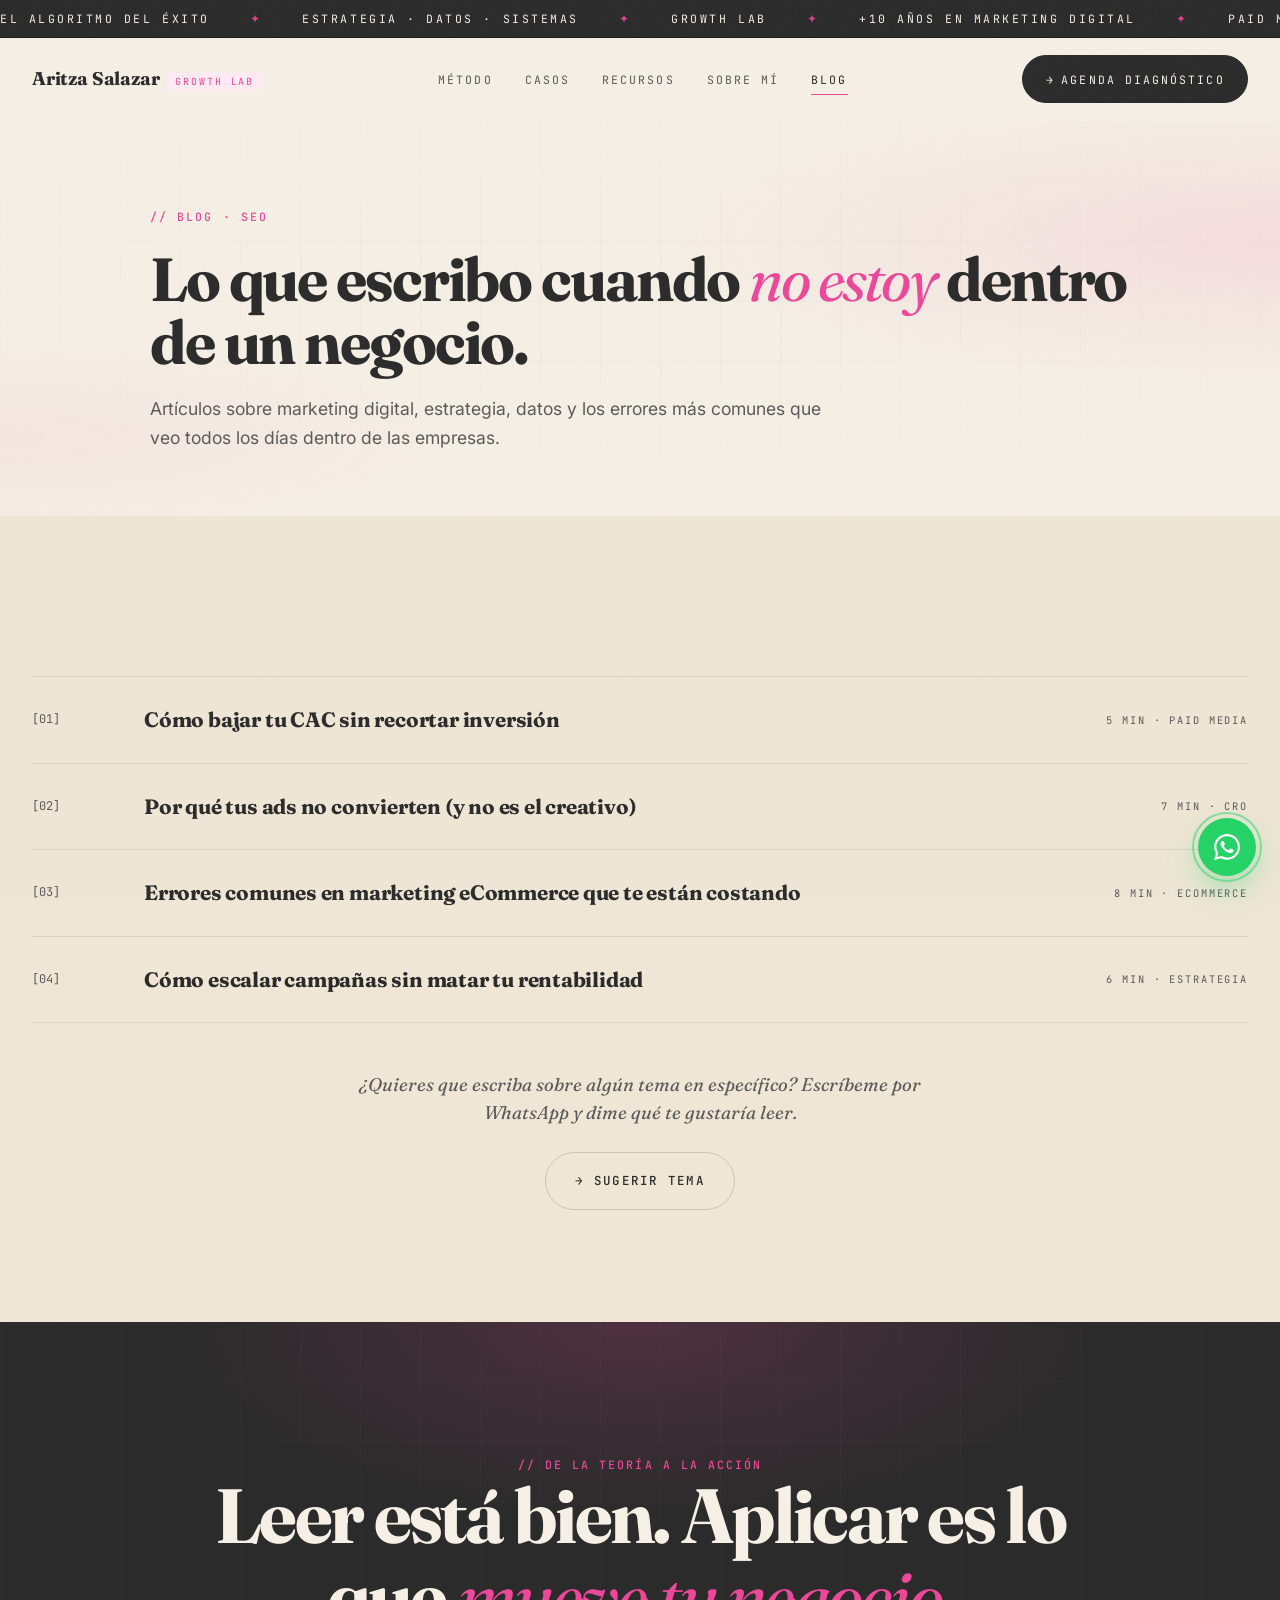
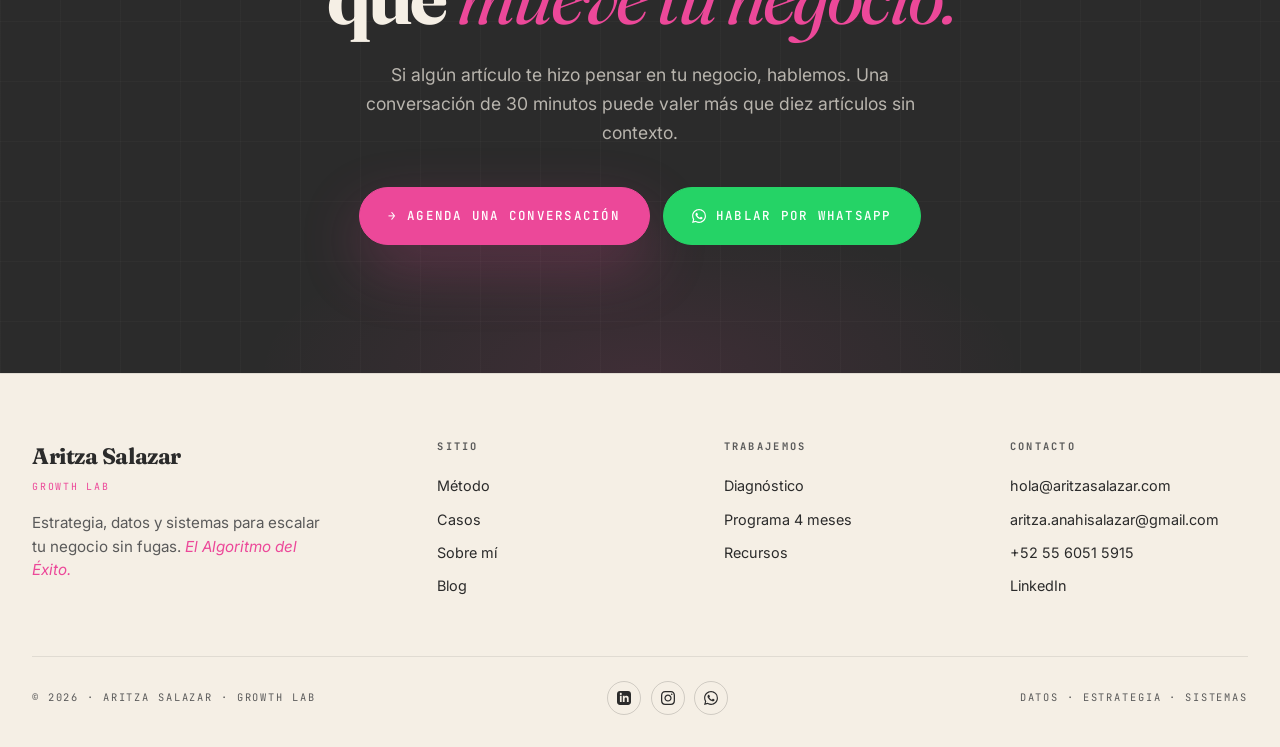
==== commit 9fe609c5: "Add files via upload" ====
--- a/blog.html
+++ b/blog.html
@@ -3,8 +3,8 @@
 <head>
 <meta charset="UTF-8">
 <meta name="viewport" content="width=device-width, initial-scale=1.0">
-<meta name="description" content="Blog · Aritzá Salazar — Growth Lab. Artículos sobre marketing digital, estrategia, datos y crecimiento de negocio.">
-<title>Blog · Aritzá Salazar — Growth Lab</title>
+<meta name="description" content="Blog · Aritza Salazar — Growth Lab. Artículos sobre marketing digital, estrategia, datos y crecimiento de negocio.">
+<title>Blog · Aritza Salazar — Growth Lab</title>
 
 <link rel="preconnect" href="https://fonts.googleapis.com">
 <link rel="preconnect" href="https://fonts.gstatic.com" crossorigin>
@@ -34,7 +34,7 @@
 <!-- ════════════ NAV ════════════ -->
 <nav id="nav">
     <a href="index.html" class="brand" aria-label="Inicio">
-        <span><span class="brand-name">Aritzá Salazar</span><span class="brand-sub">Growth Lab</span></span>
+        <span><span class="brand-name">Aritza Salazar</span><span class="brand-sub">Growth Lab</span></span>
     </a>
     <div class="nav-links">
         <a href="metodo.html">Método</a>
@@ -44,7 +44,7 @@
         <a href="blog.html" class="active">Blog</a>
     </div>
     <div style="display:flex;align-items:center;gap:0.7rem">
-        <a href="https://wa.me/525560515915?text=Hola%20Aritz%C3%A1%2C%20me%20gustar%C3%ADa%20agendar%20un%20diagn%C3%B3stico%20estrat%C3%A9gico." target="_blank" rel="noopener" class="nav-cta">Agenda diagnóstico</a>
+        <a href="https://wa.me/525560515915?text=Hola%20Aritza%2C%20me%20gustar%C3%ADa%20agendar%20un%20diagn%C3%B3stico%20estrat%C3%A9gico." target="_blank" rel="noopener" class="nav-cta">Agenda diagnóstico</a>
         <button class="menu-toggle" id="menuToggle" aria-label="Abrir menú">
             <svg width="22" height="22" viewBox="0 0 24 24" fill="none" stroke="currentColor" stroke-width="2"><path d="M3 6h18M3 12h18M3 18h18"/></svg>
         </button>
@@ -58,7 +58,7 @@
     <a href="recursos.html">Recursos</a>
     <a href="sobre.html">Sobre mí</a>
     <a href="blog.html">Blog</a>
-    <a href="https://wa.me/525560515915?text=Hola%20Aritz%C3%A1%2C%20me%20gustar%C3%ADa%20agendar%20un%20diagn%C3%B3stico%20estrat%C3%A9gico." target="_blank" rel="noopener" style="color:var(--pink)">Agenda diagnóstico →</a>
+    <a href="https://wa.me/525560515915?text=Hola%20Aritza%2C%20me%20gustar%C3%ADa%20agendar%20un%20diagn%C3%B3stico%20estrat%C3%A9gico." target="_blank" rel="noopener" style="color:var(--pink)">Agenda diagnóstico →</a>
 </div>
 
 <!-- ════════════ PAGE HERO ════════════ -->
@@ -104,7 +104,7 @@
         </div>
         <div style="text-align:center;margin-top:3rem" class="rv">
             <p style="font-family:'Fraunces',serif;font-style:italic;font-size:1.15rem;color:var(--ink-soft);max-width:640px;margin:0 auto 1.6rem;line-height:1.5">¿Quieres que escriba sobre algún tema en específico? Escríbeme por WhatsApp y dime qué te gustaría leer.</p>
-            <a href="https://wa.me/525560515915?text=Hola%20Aritz%C3%A1%2C%20me%20gustar%C3%ADa%20que%20escribieras%20sobre..." target="_blank" rel="noopener" class="btn btn-ghost"><span class="arr">→</span> Sugerir tema</a>
+            <a href="https://wa.me/525560515915?text=Hola%20Aritza%2C%20me%20gustar%C3%ADa%20que%20escribieras%20sobre..." target="_blank" rel="noopener" class="btn btn-ghost"><span class="arr">→</span> Sugerir tema</a>
         </div>
     </div>
 </section>
@@ -116,8 +116,8 @@
         <h2>Leer está bien. Aplicar es lo que <em>mueve tu negocio.</em></h2>
         <p>Si algún artículo te hizo pensar en tu negocio, hablemos. Una conversación de 30 minutos puede valer más que diez artículos sin contexto.</p>
         <div class="ctas">
-            <a href="https://wa.me/525560515915?text=Hola%20Aritz%C3%A1%2C%20me%20gustar%C3%ADa%20agendar%20un%20diagn%C3%B3stico%20estrat%C3%A9gico." target="_blank" rel="noopener" class="btn btn-primary"><span class="arr">→</span> Agenda una conversación</a>
-            <a href="https://wa.me/525560515915?text=Hola%20Aritz%C3%A1%2C%20vi%20tu%20p%C3%A1gina%20y%20quiero%20agendar%20un%20diagn%C3%B3stico%20estrat%C3%A9gico." target="_blank" rel="noopener" class="btn btn-wa">
+            <a href="https://wa.me/525560515915?text=Hola%20Aritza%2C%20me%20gustar%C3%ADa%20agendar%20un%20diagn%C3%B3stico%20estrat%C3%A9gico." target="_blank" rel="noopener" class="btn btn-primary"><span class="arr">→</span> Agenda una conversación</a>
+            <a href="https://wa.me/525560515915?text=Hola%20Aritza%2C%20vi%20tu%20p%C3%A1gina%20y%20quiero%20agendar%20un%20diagn%C3%B3stico%20estrat%C3%A9gico." target="_blank" rel="noopener" class="btn btn-wa">
                 <svg width="14" height="14" viewBox="0 0 24 24" fill="currentColor"><path d="M17.472 14.382c-.297-.149-1.758-.867-2.03-.967-.273-.099-.471-.148-.67.15-.197.297-.767.966-.94 1.164-.173.199-.347.223-.644.075-.297-.15-1.255-.463-2.39-1.475-.883-.788-1.48-1.761-1.653-2.059-.173-.297-.018-.458.13-.606.134-.133.298-.347.446-.52.149-.174.198-.298.298-.497.099-.198.05-.371-.025-.52-.075-.149-.669-1.612-.916-2.207-.242-.579-.487-.5-.669-.51l-.57-.01c-.198 0-.52.074-.792.372s-1.04 1.016-1.04 2.479 1.065 2.876 1.213 3.074c.149.198 2.096 3.2 5.077 4.487.709.306 1.262.489 1.694.625.712.227 1.36.195 1.871.118.571-.085 1.758-.719 2.006-1.413.248-.694.248-1.289.173-1.413-.074-.124-.272-.198-.57-.347m-5.421 7.403h-.004a9.87 9.87 0 0 1-5.031-1.378l-.361-.214-3.741.982.998-3.648-.235-.374a9.86 9.86 0 0 1-1.51-5.26c.001-5.45 4.436-9.884 9.888-9.884 2.64 0 5.122 1.03 6.988 2.898a9.825 9.825 0 0 1 2.893 6.994c-.003 5.45-4.437 9.884-9.885 9.884m8.413-18.297A11.815 11.815 0 0 0 12.05 0C5.495 0 .16 5.335.157 11.892c0 2.096.547 4.142 1.588 5.945L.057 24l6.305-1.654a11.882 11.882 0 0 0 5.683 1.448h.005c6.554 0 11.89-5.335 11.893-11.893a11.821 11.821 0 0 0-3.48-8.413"/></svg>
                 Hablar por WhatsApp
             </a>
@@ -130,7 +130,7 @@
     <div class="foot-grid">
         <div>
             <div style="margin-bottom:1rem">
-                <div style="font-family:'Fraunces',serif;font-weight:700;font-size:1.4rem;letter-spacing:-0.02em">Aritzá Salazar</div>
+                <div style="font-family:'Fraunces',serif;font-weight:700;font-size:1.4rem;letter-spacing:-0.02em">Aritza Salazar</div>
                 <div style="font-family:'JetBrains Mono',monospace;font-size:0.62rem;color:var(--pink);letter-spacing:0.18em;text-transform:uppercase;margin-top:0.25rem">Growth Lab</div>
             </div>
             <p class="foot-tag">Estrategia, datos y sistemas para escalar tu negocio sin fugas. <em style="color:var(--pink)">El Algoritmo del Éxito.</em></p>
@@ -144,19 +144,20 @@
         </div>
         <div class="foot-col">
             <h5>Trabajemos</h5>
-            <a href="https://wa.me/525560515915?text=Hola%20Aritz%C3%A1%2C%20me%20gustar%C3%ADa%20agendar%20un%20diagn%C3%B3stico%20estrat%C3%A9gico." target="_blank" rel="noopener">Diagnóstico</a>
-            <a href="https://wa.me/525560515915?text=Hola%20Aritz%C3%A1%2C%20me%20gustar%C3%ADa%20agendar%20un%20diagn%C3%B3stico%20estrat%C3%A9gico." target="_blank" rel="noopener">Programa 4 meses</a>
+            <a href="https://wa.me/525560515915?text=Hola%20Aritza%2C%20me%20gustar%C3%ADa%20agendar%20un%20diagn%C3%B3stico%20estrat%C3%A9gico." target="_blank" rel="noopener">Diagnóstico</a>
+            <a href="https://wa.me/525560515915?text=Hola%20Aritza%2C%20me%20gustar%C3%ADa%20agendar%20un%20diagn%C3%B3stico%20estrat%C3%A9gico." target="_blank" rel="noopener">Programa 4 meses</a>
             <a href="recursos.html">Recursos</a>
         </div>
         <div class="foot-col">
             <h5>Contacto</h5>
             <a href="mailto:hola@aritzasalazar.com">hola@aritzasalazar.com</a>
+            <a href="mailto:aritza.anahisalazar@gmail.com">aritza.anahisalazar@gmail.com</a>
             <a href="https://wa.me/525560515915" target="_blank" rel="noopener">+52 55 6051 5915</a>
             <a href="https://www.linkedin.com/in/arianahisalazar?utm_source=share_via&utm_content=profile&utm_medium=member_android" target="_blank" rel="noopener">LinkedIn</a>
         </div>
     </div>
     <div class="foot-bottom">
-        <span>© 2026 · Aritzá Salazar · Growth Lab</span>
+        <span>© 2026 · Aritza Salazar · Growth Lab</span>
         <div class="foot-social">
             <a href="https://www.linkedin.com/in/arianahisalazar?utm_source=share_via&utm_content=profile&utm_medium=member_android" target="_blank" rel="noopener" aria-label="LinkedIn"><svg width="14" height="14" viewBox="0 0 24 24" fill="currentColor"><path d="M19 0h-14c-2.761 0-5 2.239-5 5v14c0 2.761 2.239 5 5 5h14c2.762 0 5-2.239 5-5v-14c0-2.761-2.238-5-5-5zm-11 19h-3v-11h3v11zm-1.5-12.268c-.966 0-1.75-.79-1.75-1.764s.784-1.764 1.75-1.764 1.75.79 1.75 1.764-.783 1.764-1.75 1.764zm13.5 12.268h-3v-5.604c0-3.368-4-3.113-4 0v5.604h-3v-11h3v1.765c1.396-2.586 7-2.777 7 2.476v6.759z"/></svg></a>
             <a href="#" aria-label="Instagram"><svg width="14" height="14" viewBox="0 0 24 24" fill="currentColor"><path d="M12 2.163c3.204 0 3.584.012 4.85.07 3.252.148 4.771 1.691 4.919 4.919.058 1.265.069 1.645.069 4.849 0 3.205-.012 3.584-.069 4.849-.149 3.225-1.664 4.771-4.919 4.919-1.266.058-1.644.07-4.85.07-3.204 0-3.584-.012-4.849-.07-3.26-.149-4.771-1.699-4.919-4.92-.058-1.265-.07-1.644-.07-4.849 0-3.204.013-3.583.07-4.849.149-3.227 1.664-4.771 4.919-4.919 1.266-.057 1.645-.069 4.849-.069zm0-2.163c-3.259 0-3.667.014-4.947.072-4.358.2-6.78 2.618-6.98 6.98-.059 1.281-.073 1.689-.073 4.948 0 3.259.014 3.668.072 4.948.2 4.358 2.618 6.78 6.98 6.98 1.281.058 1.689.072 4.948.072 3.259 0 3.668-.014 4.948-.072 4.354-.2 6.782-2.618 6.979-6.98.059-1.28.073-1.689.073-4.948 0-3.259-.014-3.667-.072-4.947-.196-4.354-2.617-6.78-6.979-6.98-1.281-.059-1.69-.073-4.949-.073zm0 5.838c-3.403 0-6.162 2.759-6.162 6.162s2.759 6.163 6.162 6.163 6.162-2.759 6.162-6.163c0-3.403-2.759-6.162-6.162-6.162zm0 10.162c-2.209 0-4-1.79-4-4 0-2.209 1.791-4 4-4s4 1.791 4 4c0 2.21-1.791 4-4 4zm6.406-11.845c-.796 0-1.441.645-1.441 1.44s.645 1.44 1.441 1.44c.795 0 1.439-.645 1.439-1.44s-.644-1.44-1.439-1.44z"/></svg></a>
@@ -167,7 +168,7 @@
 </footer>
 
 <!-- FAB WhatsApp -->
-<a href="https://wa.me/525560515915?text=Hola%20Aritz%C3%A1%2C%20me%20interesa%20agendar%20un%20diagn%C3%B3stico." target="_blank" rel="noopener" class="fab" aria-label="WhatsApp directo">
+<a href="https://wa.me/525560515915?text=Hola%20Aritza%2C%20me%20interesa%20agendar%20un%20diagn%C3%B3stico." target="_blank" rel="noopener" class="fab" aria-label="WhatsApp directo">
     <svg width="26" height="26" viewBox="0 0 24 24" fill="currentColor"><path d="M17.472 14.382c-.297-.149-1.758-.867-2.03-.967-.273-.099-.471-.148-.67.15-.197.297-.767.966-.94 1.164-.173.199-.347.223-.644.075-.297-.15-1.255-.463-2.39-1.475-.883-.788-1.48-1.761-1.653-2.059-.173-.297-.018-.458.13-.606.134-.133.298-.347.446-.52.149-.174.198-.298.298-.497.099-.198.05-.371-.025-.52-.075-.149-.669-1.612-.916-2.207-.242-.579-.487-.5-.669-.51l-.57-.01c-.198 0-.52.074-.792.372s-1.04 1.016-1.04 2.479 1.065 2.876 1.213 3.074c.149.198 2.096 3.2 5.077 4.487.709.306 1.262.489 1.694.625.712.227 1.36.195 1.871.118.571-.085 1.758-.719 2.006-1.413.248-.694.248-1.289.173-1.413-.074-.124-.272-.198-.57-.347m-5.421 7.403h-.004a9.87 9.87 0 0 1-5.031-1.378l-.361-.214-3.741.982.998-3.648-.235-.374a9.86 9.86 0 0 1-1.51-5.26c.001-5.45 4.436-9.884 9.888-9.884 2.64 0 5.122 1.03 6.988 2.898a9.825 9.825 0 0 1 2.893 6.994c-.003 5.45-4.437 9.884-9.885 9.884m8.413-18.297A11.815 11.815 0 0 0 12.05 0C5.495 0 .16 5.335.157 11.892c0 2.096.547 4.142 1.588 5.945L.057 24l6.305-1.654a11.882 11.882 0 0 0 5.683 1.448h.005c6.554 0 11.89-5.335 11.893-11.893a11.821 11.821 0 0 0-3.48-8.413"/></svg>
 </a>
 
--- a/styles.css
+++ b/styles.css
@@ -201,15 +201,17 @@
 .hero-right{position:relative;display:flex;align-items:center;justify-content:center;min-height:540px}
 .photo-stage{position:relative;width:100%;max-width:520px}
 .photo-blob{
-    position:absolute;inset:8% 5% 0 5%;
+    position:absolute;
+    left:5%;right:5%;top:8%;bottom:0;
     background:linear-gradient(160deg,var(--pink) 0%,var(--pink-deep) 100%);
-    border-radius:50% 50% 48% 52% / 60% 55% 45% 40%;
+    border-radius:50% 50% 0 0 / 60% 55% 0 0;
     filter:blur(0px);
+    transform-origin:50% 100%;
     animation:blob 14s ease-in-out infinite;
 }
 @keyframes blob{
-    0%,100%{border-radius:50% 50% 48% 52% / 60% 55% 45% 40%;transform:rotate(-2deg) scale(1)}
-    50%{border-radius:48% 52% 60% 40% / 50% 60% 40% 50%;transform:rotate(2deg) scale(1.02)}
+    0%,100%{border-radius:50% 50% 0 0 / 60% 55% 0 0}
+    50%{border-radius:48% 52% 0 0 / 55% 60% 0 0}
 }
 .photo-frame{
     position:relative;z-index:3;
@@ -509,10 +511,13 @@
 }
 .espec-grid{
     max-width:1280px;margin:3rem auto 0;
-    display:grid;grid-template-columns:repeat(auto-fit,minmax(220px,1fr));gap:1px;
+    display:grid;grid-template-columns:repeat(3,1fr);gap:1px;
     background:rgba(245,239,229,0.12);border:1px solid rgba(245,239,229,0.12);
     border-radius:18px;overflow:hidden;
 }
+@media(max-width:900px){.espec-grid{grid-template-columns:repeat(2,1fr)}}
+@media(max-width:560px){.espec-grid{grid-template-columns:1fr}}
+.espec-grid .cap{display:flex;flex-direction:column;justify-content:flex-start;min-height:180px}
 .cap{
     background:var(--ink);padding:2rem 1.6rem;
     transition:background 0.3s;cursor:default;
@@ -1025,3 +1030,273 @@
     .stat-num{font-size:1.9rem}
     .meta-item .num{font-size:1.05rem}
 }
+
+/* ═══════════════════════════════════════════
+   DIAGNOSTIC MODAL (Form → WhatsApp)
+═══════════════════════════════════════════ */
+.diag-modal{
+    position:fixed;inset:0;z-index:9999;
+    background:rgba(43,43,43,0.55);
+    backdrop-filter:blur(8px);-webkit-backdrop-filter:blur(8px);
+    display:none;align-items:center;justify-content:center;
+    padding:1.4rem;animation:diagFade 0.25s ease;
+}
+.diag-modal.open{display:flex}
+@keyframes diagFade{from{opacity:0}to{opacity:1}}
+.diag-card{
+    background:var(--paper);border-radius:22px;
+    width:100%;max-width:480px;padding:2.4rem 2rem;
+    box-shadow:0 40px 80px rgba(43,43,43,0.25);
+    position:relative;border:1px solid var(--line);
+    animation:diagPop 0.35s cubic-bezier(0.16,1,0.3,1);
+    max-height:92vh;overflow:auto;
+}
+@keyframes diagPop{from{transform:translateY(20px) scale(0.96);opacity:0}to{transform:translateY(0) scale(1);opacity:1}}
+.diag-close{
+    position:absolute;top:0.9rem;right:0.9rem;
+    background:transparent;border:none;cursor:pointer;
+    width:36px;height:36px;border-radius:50%;
+    display:flex;align-items:center;justify-content:center;
+    color:var(--ink-soft);font-size:1.1rem;
+    transition:all 0.2s;
+}
+.diag-close:hover{background:var(--cream);color:var(--ink)}
+.diag-eye{
+    font-family:'JetBrains Mono',monospace;font-size:0.65rem;
+    letter-spacing:0.22em;text-transform:uppercase;color:var(--pink);
+    display:flex;align-items:center;gap:0.5rem;
+}
+.diag-eye::before{content:'';width:6px;height:6px;background:var(--pink);border-radius:50%}
+.diag-card h3{
+    font-family:'Fraunces',serif;font-weight:700;
+    font-size:1.6rem;color:var(--ink);
+    letter-spacing:-0.02em;line-height:1.2;
+    margin:0.7rem 0 0.4rem;
+}
+.diag-card h3 em{color:var(--pink);font-style:italic;font-weight:400}
+.diag-card .diag-sub{
+    font-size:0.92rem;color:var(--ink-soft);
+    line-height:1.55;margin-bottom:1.4rem;
+}
+.diag-form{display:grid;gap:0.85rem}
+.diag-field label{
+    display:block;font-family:'JetBrains Mono',monospace;
+    font-size:0.6rem;letter-spacing:0.18em;text-transform:uppercase;
+    color:var(--ink-soft);margin-bottom:0.4rem;
+}
+.diag-field input,.diag-field select{
+    width:100%;padding:0.85rem 1rem;border-radius:10px;
+    border:1px solid var(--line);background:var(--cream);
+    font-family:'Inter',sans-serif;font-size:0.95rem;
+    color:var(--ink);transition:all 0.2s;
+    box-sizing:border-box;
+}
+.diag-field input:focus,.diag-field select:focus{
+    outline:none;border-color:var(--pink);
+    background:var(--paper);
+    box-shadow:0 0 0 3px rgba(236,72,153,0.12);
+}
+.diag-submit{
+    margin-top:0.6rem;width:100%;
+    background:var(--pink);color:var(--paper);
+    border:none;padding:1rem 1.4rem;border-radius:12px;
+    font-family:'JetBrains Mono',monospace;font-size:0.72rem;
+    letter-spacing:0.18em;text-transform:uppercase;font-weight:600;
+    cursor:pointer;display:flex;align-items:center;justify-content:center;gap:0.6rem;
+    transition:all 0.3s;
+}
+.diag-submit:hover{background:var(--pink-deep);transform:translateY(-2px);box-shadow:0 14px 30px rgba(236,72,153,0.3)}
+.diag-submit svg{flex-shrink:0}
+.diag-foot{
+    margin-top:1rem;text-align:center;
+    font-family:'JetBrains Mono',monospace;font-size:0.6rem;
+    letter-spacing:0.16em;text-transform:uppercase;color:var(--ink-soft);
+}
+@media(max-width:480px){
+    .diag-card{padding:2rem 1.4rem}
+    .diag-card h3{font-size:1.35rem}
+}
+
+/* ═══════════════════════════════════════════
+   CASOS — CARRUSEL DE LUJO (doble cintillo)
+═══════════════════════════════════════════ */
+.casos-marquee{
+    margin-top:1.6rem;
+    overflow:hidden;
+    position:relative;
+    -webkit-mask-image:linear-gradient(90deg,transparent 0,#000 6%,#000 94%,transparent 100%);
+    mask-image:linear-gradient(90deg,transparent 0,#000 6%,#000 94%,transparent 100%);
+}
+.casos-marquee + .casos-marquee{margin-top:1.6rem}
+.casos-track{
+    display:flex;gap:1.6rem;
+    animation:casosScroll 70s linear infinite;
+    width:max-content;will-change:transform;
+}
+.casos-track.reverse{animation:casosScrollRight 70s linear infinite}
+.casos-marquee:hover .casos-track{animation-play-state:paused}
+@keyframes casosScroll{
+    from{transform:translateX(0)}
+    to{transform:translateX(-50%)}
+}
+@keyframes casosScrollRight{
+    from{transform:translateX(-50%)}
+    to{transform:translateX(0)}
+}
+.casos-marquee .caso{
+    flex-shrink:0;width:380px;margin:0;
+    padding:2rem 1.8rem;
+    min-height:520px;
+    display:flex;flex-direction:column;
+}
+.casos-marquee .caso:hover{transform:none;box-shadow:0 30px 60px rgba(43,43,43,0.10)}
+.casos-marquee .caso .caso-result{margin-top:auto}
+@media(max-width:560px){
+    .casos-marquee .caso{width:290px;padding:1.6rem 1.3rem;min-height:480px}
+}
+.casos-eye-row{
+    display:flex;justify-content:space-between;align-items:center;
+    margin-top:2.5rem;flex-wrap:wrap;gap:1rem;
+}
+.casos-eye-row .label{
+    font-family:'JetBrains Mono',monospace;font-size:0.62rem;
+    letter-spacing:0.22em;text-transform:uppercase;color:var(--ink-soft);
+    display:flex;align-items:center;gap:0.5rem;
+}
+.casos-eye-row .label::before{
+    content:'';width:6px;height:6px;background:var(--pink);
+    border-radius:50%;animation:pulse 2s ease infinite;
+}
+@keyframes pulse{0%,100%{opacity:1}50%{opacity:0.4}}
+
+/* ═══════════════════════════════════════════
+   NEWSLETTER — SUSCRIPCIÓN DE LUJO
+═══════════════════════════════════════════ */
+.newsletter{
+    background:linear-gradient(135deg,var(--ink) 0%,#1a1a1a 100%);
+    color:var(--cream);position:relative;overflow:hidden;
+    padding:6rem 2rem;
+}
+.newsletter::before{
+    content:'';position:absolute;inset:0;
+    background:
+        radial-gradient(ellipse 50% 40% at 80% 20%,rgba(236,72,153,0.18) 0%,transparent 60%),
+        radial-gradient(ellipse 60% 50% at 10% 90%,rgba(236,72,153,0.10) 0%,transparent 60%);
+    pointer-events:none;
+}
+.newsletter-inner{
+    max-width:1100px;margin:0 auto;position:relative;z-index:2;
+    display:grid;grid-template-columns:1fr 1fr;gap:4rem;align-items:center;
+}
+@media(max-width:900px){
+    .newsletter{padding:4rem 1.4rem}
+    .newsletter-inner{grid-template-columns:1fr;gap:2.4rem}
+}
+.newsletter-left .eye{color:var(--pink)}
+.newsletter h2{
+    font-family:'Fraunces',serif;font-weight:700;
+    font-size:clamp(2rem,4vw,3.2rem);
+    line-height:1.05;letter-spacing:-0.03em;
+    color:var(--cream);margin-top:1rem;
+}
+.newsletter h2 em{color:var(--pink);font-style:italic;font-weight:400}
+.newsletter-sub{
+    font-size:1rem;color:rgba(245,239,229,0.7);
+    line-height:1.65;margin-top:1.2rem;max-width:480px;
+}
+.newsletter-form{
+    margin-top:2rem;display:flex;gap:0.5rem;flex-wrap:wrap;
+    background:rgba(245,239,229,0.04);
+    border:1px solid rgba(245,239,229,0.12);
+    border-radius:14px;padding:0.5rem;
+    backdrop-filter:blur(10px);max-width:520px;
+}
+.newsletter-form input{
+    flex:1;min-width:180px;
+    background:transparent;border:none;outline:none;
+    color:var(--cream);font-family:'Inter',sans-serif;font-size:0.95rem;
+    padding:0.85rem 1rem;
+}
+.newsletter-form input::placeholder{color:rgba(245,239,229,0.4)}
+.newsletter-form button{
+    background:var(--pink);color:var(--paper);
+    border:none;padding:0.85rem 1.4rem;border-radius:10px;
+    font-family:'JetBrains Mono',monospace;font-size:0.7rem;
+    letter-spacing:0.18em;text-transform:uppercase;font-weight:600;
+    cursor:pointer;display:flex;align-items:center;gap:0.5rem;
+    transition:all 0.3s;
+}
+.newsletter-form button:hover{background:var(--pink-deep);transform:translateY(-1px)}
+.newsletter-meta{
+    margin-top:1.2rem;display:flex;gap:1.4rem;flex-wrap:wrap;
+    font-family:'JetBrains Mono',monospace;font-size:0.62rem;
+    letter-spacing:0.18em;text-transform:uppercase;color:rgba(245,239,229,0.5);
+}
+.newsletter-meta span{display:flex;align-items:center;gap:0.4rem}
+.newsletter-meta span::before{content:'✓';color:var(--pink)}
+
+.newsletter-right{display:grid;gap:1rem}
+.nl-preview{
+    background:rgba(245,239,229,0.04);
+    border:1px solid rgba(245,239,229,0.12);
+    border-radius:14px;padding:1.4rem 1.6rem;
+    transition:all 0.35s cubic-bezier(0.16,1,0.3,1);
+    backdrop-filter:blur(8px);
+}
+.nl-preview:hover{border-color:rgba(236,72,153,0.4);transform:translateY(-3px);background:rgba(245,239,229,0.06)}
+.nl-preview .meta{
+    display:flex;justify-content:space-between;align-items:center;gap:0.7rem;margin-bottom:0.6rem;
+}
+.nl-preview .tag{
+    font-family:'JetBrains Mono',monospace;font-size:0.58rem;
+    letter-spacing:0.22em;text-transform:uppercase;color:var(--pink);
+    background:rgba(236,72,153,0.12);padding:0.3rem 0.55rem;border-radius:5px;
+}
+.nl-preview .date{
+    font-family:'JetBrains Mono',monospace;font-size:0.6rem;
+    letter-spacing:0.18em;text-transform:uppercase;color:rgba(245,239,229,0.4);
+}
+.nl-preview h4{
+    font-family:'Fraunces',serif;font-weight:600;font-size:1.05rem;
+    color:var(--cream);letter-spacing:-0.01em;line-height:1.3;
+}
+.nl-preview p{
+    font-size:0.84rem;color:rgba(245,239,229,0.6);
+    margin-top:0.4rem;line-height:1.5;
+}
+
+/* ═══════════════════════════════════════════
+   RESOURCE — Form de Email para descarga
+═══════════════════════════════════════════ */
+.recurso form.recurso-form{
+    margin-top:auto;display:none;
+    grid-template-columns:1fr;gap:0.5rem;
+}
+.recurso form.recurso-form.open{display:grid}
+.recurso form.recurso-form input{
+    width:100%;padding:0.7rem 0.9rem;border-radius:9px;
+    border:1px solid var(--line);background:var(--cream);
+    font-family:'Inter',sans-serif;font-size:0.85rem;color:var(--ink);
+    box-sizing:border-box;transition:all 0.2s;
+}
+.recurso form.recurso-form input:focus{
+    outline:none;border-color:var(--pink);
+    box-shadow:0 0 0 3px rgba(236,72,153,0.12);
+}
+.recurso form.recurso-form button{
+    background:var(--pink);color:var(--paper);
+    border:none;padding:0.75rem 1rem;border-radius:9px;
+    font-family:'JetBrains Mono',monospace;font-size:0.65rem;
+    letter-spacing:0.18em;text-transform:uppercase;font-weight:600;
+    cursor:pointer;transition:all 0.3s;
+}
+.recurso form.recurso-form button:hover{background:var(--pink-deep)}
+.recurso form.recurso-form .ok{
+    font-family:'JetBrains Mono',monospace;font-size:0.65rem;
+    letter-spacing:0.16em;text-transform:uppercase;color:var(--pink);
+    margin-top:0.4rem;display:none;
+}
+.recurso form.recurso-form.sent .ok{display:block}
+.recurso form.recurso-form.sent input,
+.recurso form.recurso-form.sent button{display:none}
+
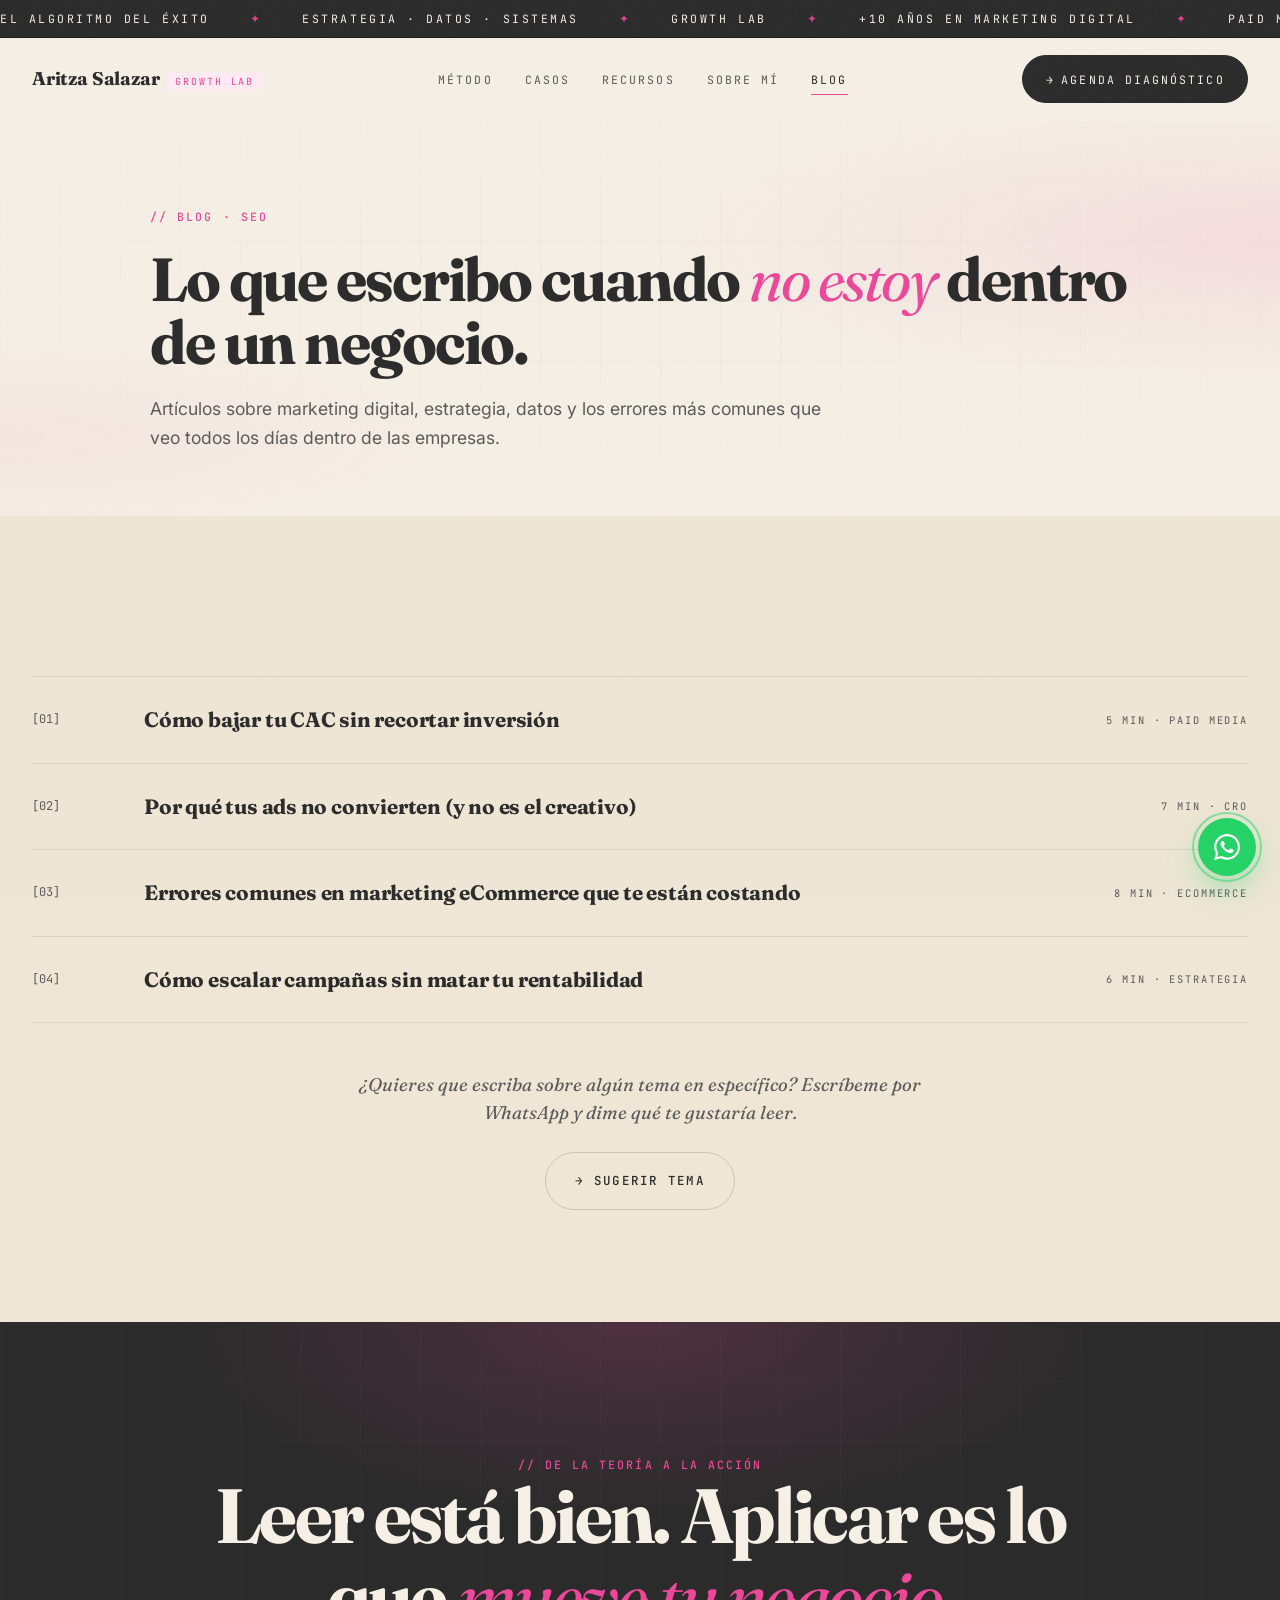
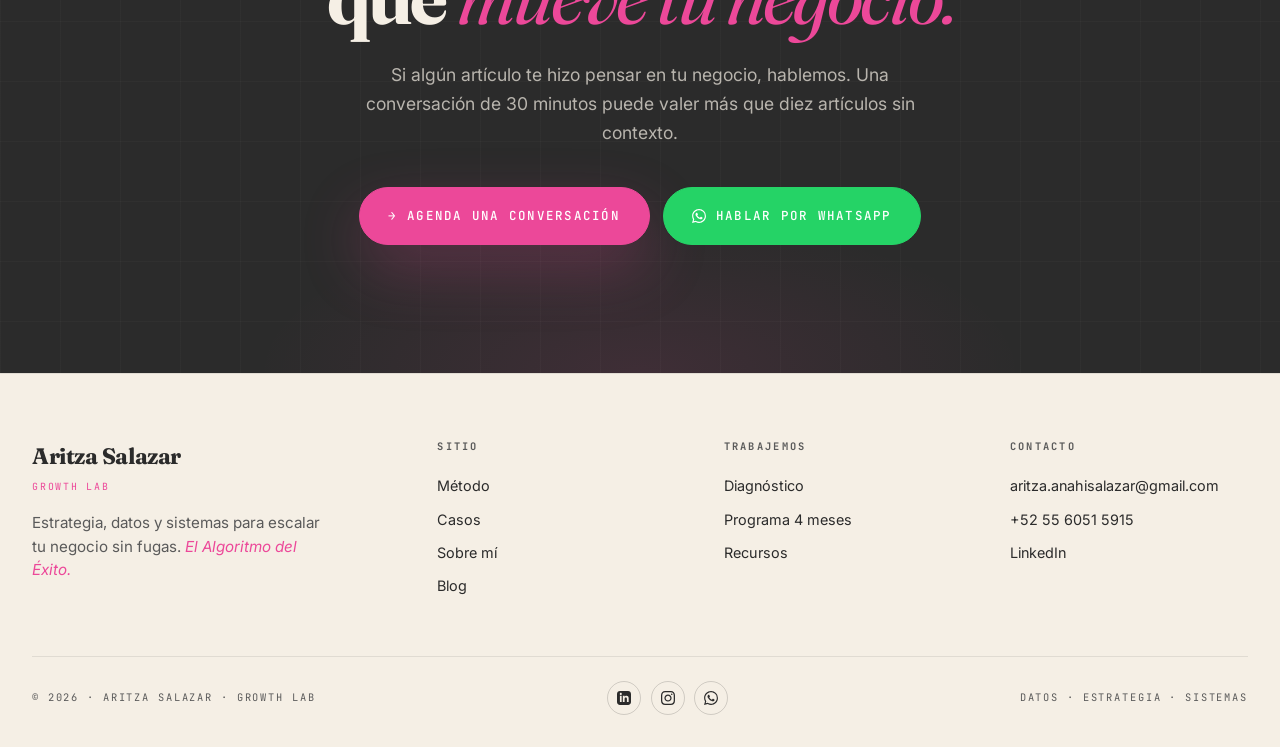
==== commit 7310dc2a: "Add files via upload" ====
--- a/blog.html
+++ b/blog.html
@@ -150,7 +150,6 @@
         </div>
         <div class="foot-col">
             <h5>Contacto</h5>
-            <a href="mailto:hola@aritzasalazar.com">hola@aritzasalazar.com</a>
             <a href="mailto:aritza.anahisalazar@gmail.com">aritza.anahisalazar@gmail.com</a>
             <a href="https://wa.me/525560515915" target="_blank" rel="noopener">+52 55 6051 5915</a>
             <a href="https://www.linkedin.com/in/arianahisalazar?utm_source=share_via&utm_content=profile&utm_medium=member_android" target="_blank" rel="noopener">LinkedIn</a>
--- a/styles.css
+++ b/styles.css
@@ -1,5 +1,5 @@
 /* ═══════════════════════════════════════════
-   BRAND SYSTEM — Aritzá Salazar / Growth Lab
+   BRAND SYSTEM — Aritza Salazar / Growth Lab
 ═══════════════════════════════════════════ */
 :root{
     --cream:#F5EFE5;
